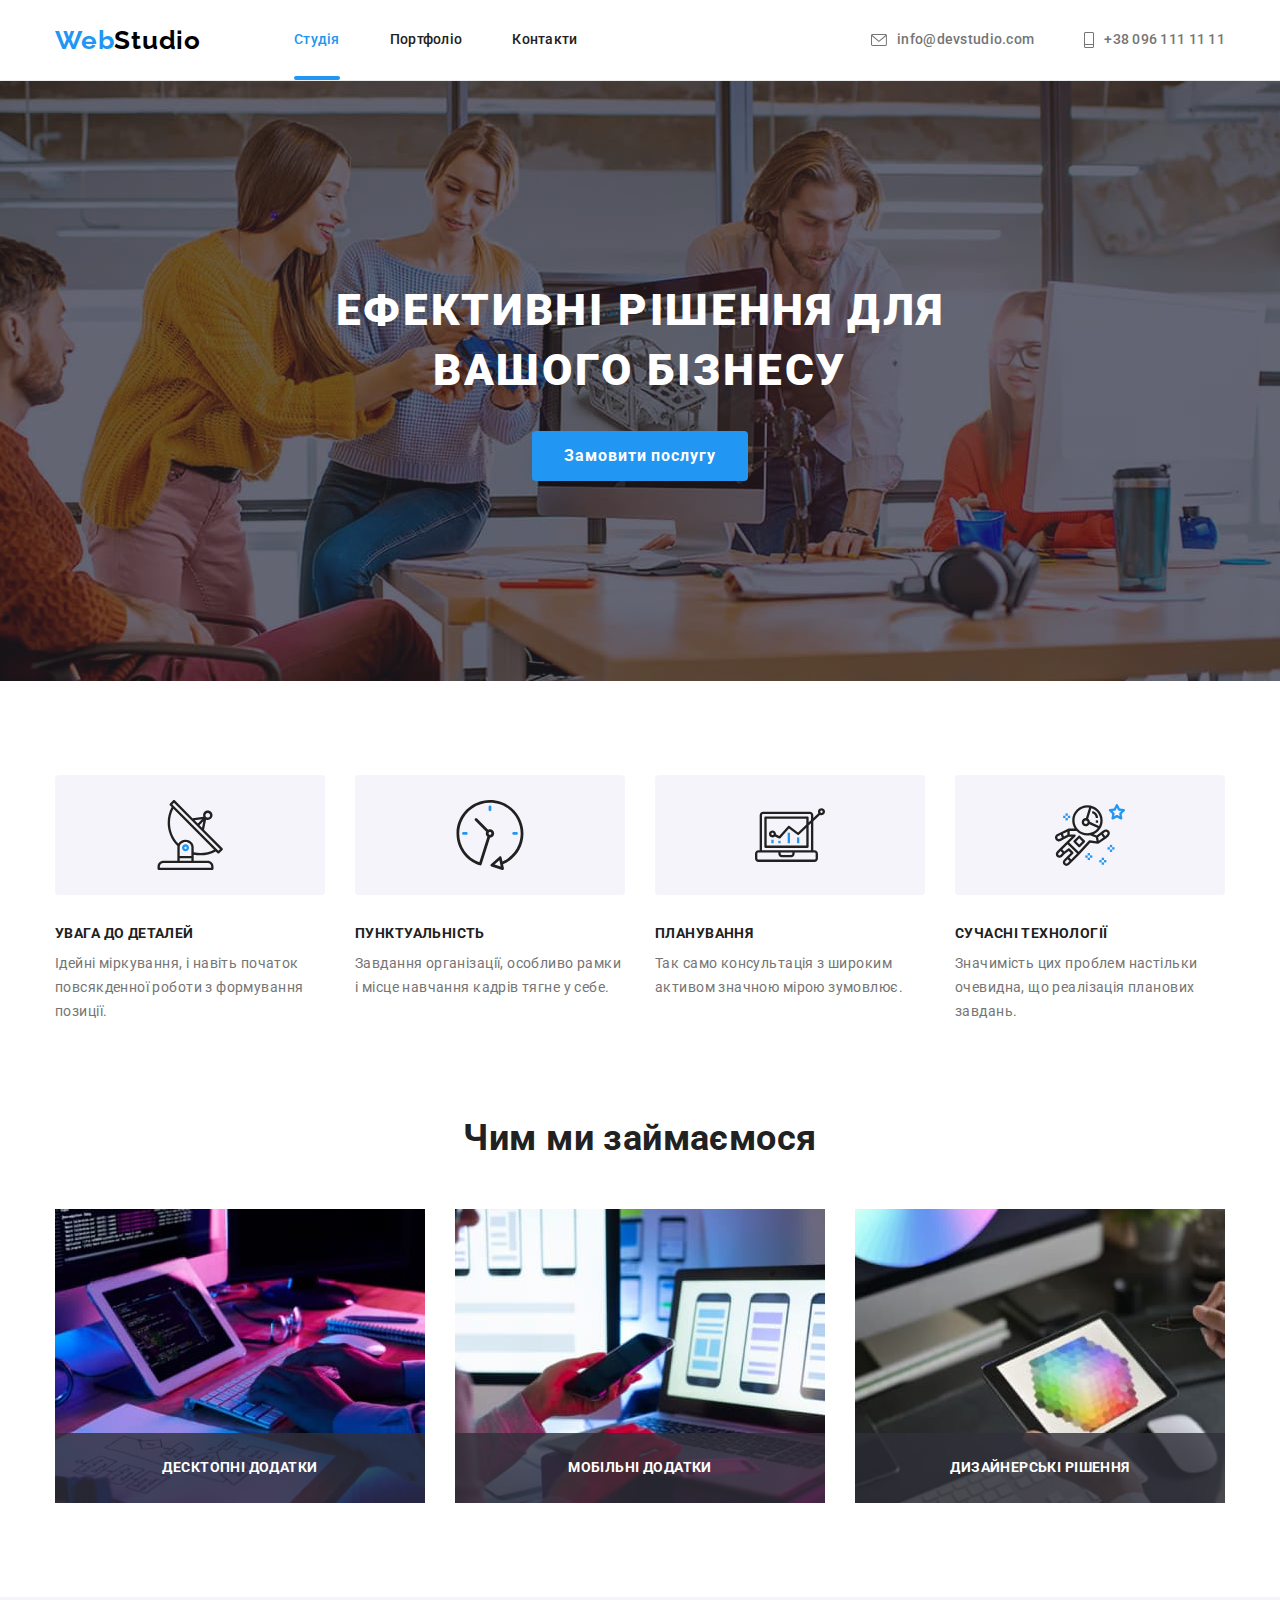
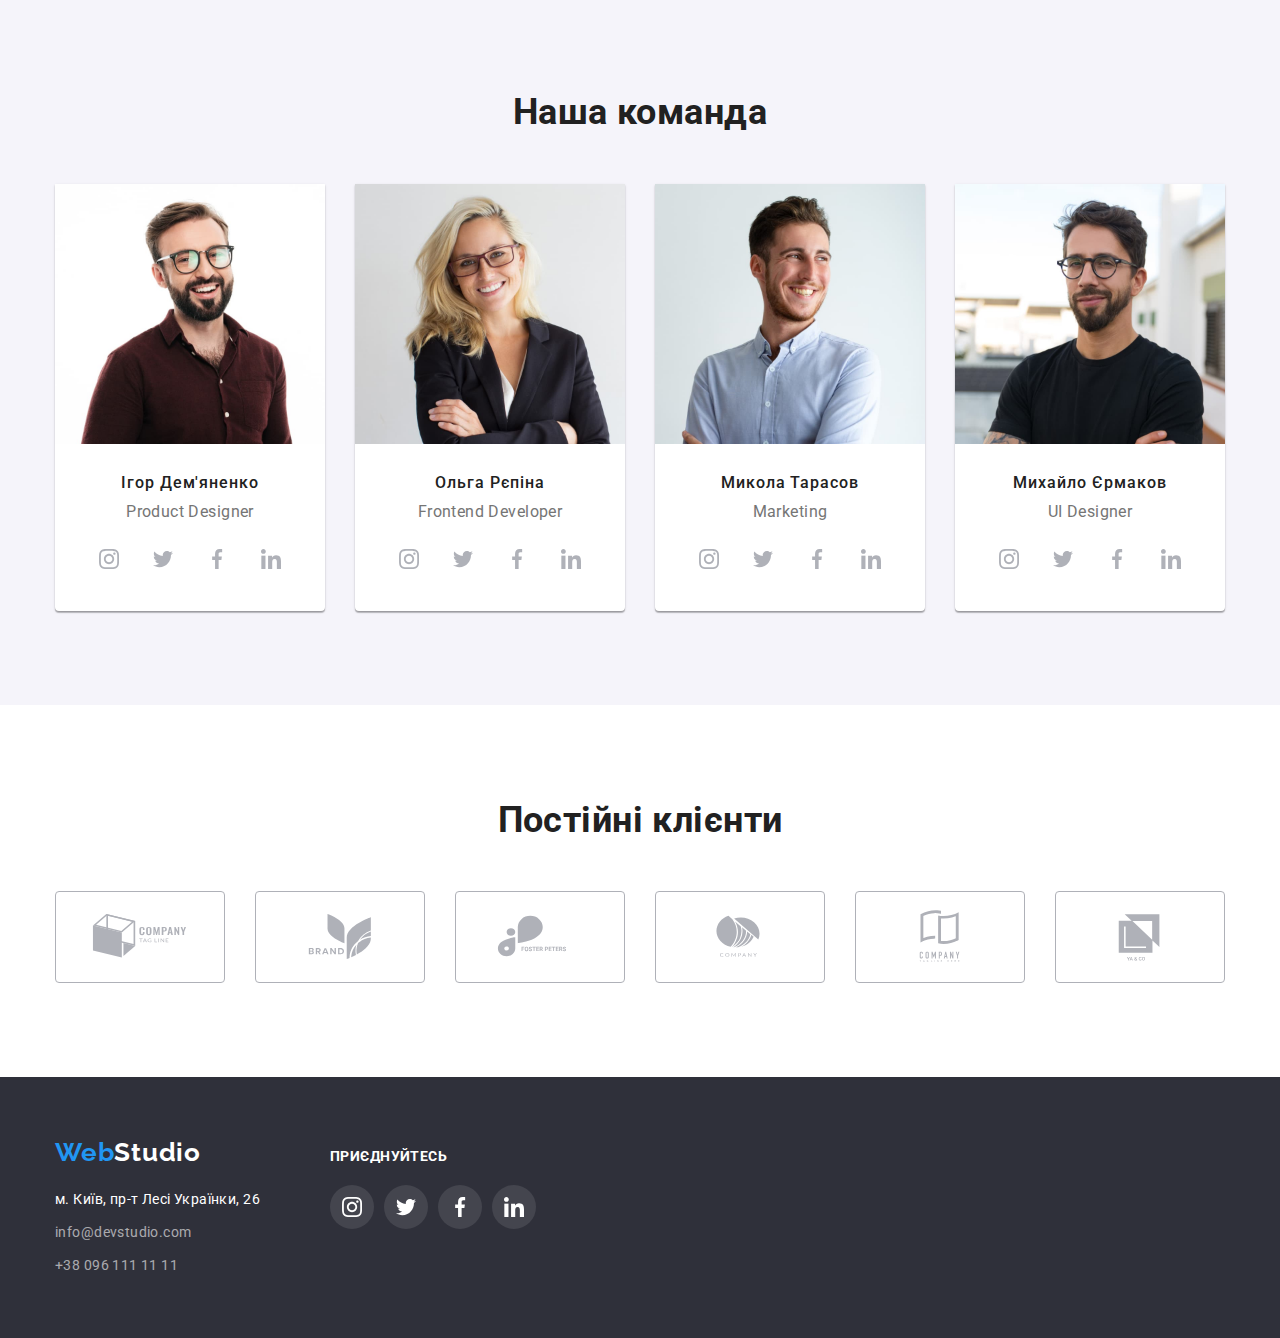
==== index.html @ 123e8e47 "Створює новий репозиторій" ====
<!DOCTYPE html>
<html lang="uk">
  <head>
    <meta charset="UTF-8" />
    <meta http-equiv="X-UA-Compatible" content="IE=edge" />
    <meta name="viewport" content="width=device-width, initial-scale=1.0" />
    <title>Document</title>
    <link
      href="https://fonts.googleapis.com/css2?family=Raleway:wght@700&family=Roboto:wght@400;500;700;900&display=swap"
      rel="stylesheet"
    />
    <link
      rel="stylesheet"
      href="https://cdnjs.cloudflare.com/ajax/libs/modern-normalize/1.1.0/modern-normalize.min.css"
    />
    <link rel="stylesheet" href="./css/styles.css" />
  </head>
  <body>
    <!-- NAVIGATION -->
    <header>
      <div class="header-container container">
        <a href="./index.html" class="logo">Web<span class="header-logo-studio">Studio</span> </a>
        <nav class="nav-menu">
          <ul class="nav-list">
            <li class="nav-list-item">
              <a class="current" href="./index.html"> Студія</a>
            </li>
            <li class="nav-list-item">
              <a href="./portfolio.html">Портфоліо</a>
            </li>
            <li class="nav-list-item">
              <a href="#">Контакти</a>
            </li>
          </ul>
        </nav>
        <ul class="contact-menu">
          <li class="contact-menu-item">
            <a class="contact-link mail" href="mailto:info@devstudio.com">
              <svg class="contact-icon" width="16" height="12">
                <use class="envelope" href="./images/symbol-defs.svg#icon-envelope"></use>
              </svg>
              info@devstudio.com</a
            >
          </li>
          <li class="contact-menu-item">
            <a class="contact-link" href="tel:+380961111111">
              <svg class="contact-icon" width="10" height="16">
                <use class="phone" href="./images/symbol-defs.svg#icon-phone"></use>
              </svg>
              +38 096 111 11 11</a
            >
          </li>
        </ul>
      </div>
    </header>

    <!-- CONTENT -->
    <main>
      <!-- Герой -->
      <div class="hero">
        <div class="container">
          <h1 class="hero-title">Ефективні рішення для вашого бізнесу</h1>
          <button data-modal-open class="hero-btn btn" type="button">Замовити послугу</button>
        </div>
      </div>

      <!-- FEATURES -->
      <section class="features section">
        <h2 class="visually-hidden">Особливості</h2>
        <!-- Список особливостей -->
        <div class="container">
          <ul class="features-list">
            <li class="features-list-item">
              <div class="background">
                <svg class="features-list-item icon" width="70" height="70">
                  <use href="./images/symbol-defs.svg#icon-satellite"></use>
                </svg>
              </div>
              <h3 class="title">Увага до деталей</h3>
              <p class="text">
                Ідейні міркування, і навіть початок повсякденної роботи з формування позиції.
              </p>
            </li>
            <li class="features-list-item">
              <div class="background">
                <svg class="features-list-item icon" width="70" height="70">
                  <use href="./images/symbol-defs.svg#icon-clock"></use>
                </svg>
              </div>
              <h3 class="title">Пунктуальність</h3>
              <p class="text">
                Завдання організації, особливо рамки і місце навчання кадрів тягне у себе.
              </p>
            </li>
            <li class="features-list-item">
              <div class="background">
                <svg class="features-list-item icon" width="70" height="70">
                  <use href="./images/symbol-defs.svg#icon-diagram"></use>
                </svg>
              </div>
              <h3 class="title">Планування</h3>
              <p class="text">Так само консультація з широким активом значною мірою зумовлює.</p>
            </li>
            <li class="features-list-item">
              <div class="background">
                <svg class="features-list-item icon" width="70" height="70">
                  <use href="./images/symbol-defs.svg#icon-astronaut"></use>
                </svg>
              </div>
              <h3 class="title">Cучасні технології</h3>
              <p class="text">
                Значимість цих проблем настільки очевидна, що реалізація планових завдань.
              </p>
            </li>
          </ul>
        </div>
      </section>

      <!-- Чим займаємося -->
      <section class="our-works section">
        <div class="container">
          <h2 class="our-works title">Чим ми займаємося</h2>
          <ul class="our-works-list">
            <li class="our-works-item">
              <img src="./images/img1.jpg" width="370" alt="<Будує структуру сайту" />
              <p class="overlay-text">Десктопні додатки</p>
            </li>
            <li class="our-works-item">
              <img src="./images/img2.jpg" width="370" alt="<Перевіряє адаптивність" />
              <p class="overlay-text">Мобільні додатки</p>
            </li>
            <li class="our-works-item">
              <img src="./images/img3.jpg" width="370" alt="<підбирає кольорову гамму" />
              <p class="overlay-text">Дизайнерські рішення</p>
            </li>
          </ul>
        </div>
      </section>

      <!-- TEAM -->
      <section class="team section">
        <div class="container">
          <h2 class="team title">Наша команда</h2>
          <ul class="team-list">
            <li class="team-list-item">
              <img
                class="card-img"
                src="./images/img4.jpg"
                width="270"
                alt="Фото Ігора Дем'яненка"
              />
              <div class="card-text-container">
                <h3 class="card-title">Ігор Дем'яненко</h3>
                <p class="card-text">Product Designer</p>
                <ul class="social-media-list">
                  <li class="social-media-item">
                    <a class="social-link" href="">
                      <svg class="social-icon insta" width="20" height="20">
                        <use href="./images/symbol-defs.svg#icon-instagram"></use>
                      </svg>
                    </a>
                  </li>
                  <li class="social-media-item">
                    <a class="social-link" href="">
                      <svg class="social-icon insta" width="20" height="20">
                        <use href="./images/symbol-defs.svg#icon-twitter"></use>
                      </svg>
                    </a>
                  </li>
                  <li class="social-media-item">
                    <a class="social-link" href="">
                      <svg class="social-icon insta" width="20" height="20">
                        <use href="./images/symbol-defs.svg#icon-facebook"></use>
                      </svg>
                    </a>
                  </li>
                  <li class="social-media-item">
                    <a class="social-link" href="">
                      <svg class="social-icon insta" width="20" height="20">
                        <use href="./images/symbol-defs.svg#icon-linkedin"></use>
                      </svg>
                    </a>
                  </li>
                </ul>
              </div>
            </li>
            <li class="team-list-item">
              <img class="card-img" src="./images/img5.jpg" width="270" alt="Фото Ольги Рєпіної" />
              <div class="card-text-container">
                <h3 class="card-title">Ольга Рєпіна</h3>
                <p class="card-text">Frontend Developer</p>
                <ul class="social-media-list">
                  <li class="social-media-item">
                    <a class="social-link" href="">
                      <svg class="social-icon insta" width="20" height="20">
                        <use href="./images/symbol-defs.svg#icon-instagram"></use>
                      </svg>
                    </a>
                  </li>
                  <li class="social-media-item">
                    <a class="social-link" href="">
                      <svg class="social-icon insta" width="20" height="20">
                        <use href="./images/symbol-defs.svg#icon-twitter"></use>
                      </svg>
                    </a>
                  </li>
                  <li class="social-media-item">
                    <a class="social-link" href="">
                      <svg class="social-icon insta" width="20" height="20">
                        <use href="./images/symbol-defs.svg#icon-facebook"></use>
                      </svg>
                    </a>
                  </li>
                  <li class="social-media-item">
                    <a class="social-link" href="">
                      <svg class="social-icon insta" width="20" height="20">
                        <use href="./images/symbol-defs.svg#icon-linkedin"></use>
                      </svg>
                    </a>
                  </li>
                </ul>
              </div>
            </li>
            <li class="team-list-item">
              <img
                class="card-img"
                src="./images/img6.jpg"
                width="270"
                alt="Фото Миколи Тарасова"
              />
              <div class="card-text-container">
                <h3 class="card-title">Микола Тарасов</h3>
                <p class="card-text">Marketing</p>
                <ul class="social-media-list">
                  <li class="social-media-item">
                    <a class="social-link" href="">
                      <svg class="social-icon insta" width="20" height="20">
                        <use href="./images/symbol-defs.svg#icon-instagram"></use>
                      </svg>
                    </a>
                  </li>
                  <li class="social-media-item">
                    <a class="social-link" href="">
                      <svg class="social-icon insta" width="20" height="20">
                        <use href="./images/symbol-defs.svg#icon-twitter"></use>
                      </svg>
                    </a>
                  </li>
                  <li class="social-media-item">
                    <a class="social-link" href="">
                      <svg class="social-icon insta" width="20" height="20">
                        <use href="./images/symbol-defs.svg#icon-facebook"></use>
                      </svg>
                    </a>
                  </li>
                  <li class="social-media-item">
                    <a class="social-link" href="">
                      <svg class="social-icon insta" width="20" height="20">
                        <use href="./images/symbol-defs.svg#icon-linkedin"></use>
                      </svg>
                    </a>
                  </li>
                </ul>
              </div>
            </li>
            <li class="team-list-item">
              <img
                class="card-img"
                src="./images/img7.jpg"
                width="270"
                alt="Фото Михайла Єрмакова"
              />
              <div class="card-text-container">
                <h3 class="card-title">Михайло Єрмаков</h3>
                <p class="card-text">UI Designer</p>
                <ul class="social-media-list">
                  <li class="social-media-item">
                    <a class="social-link" href="">
                      <svg class="social-icon insta" width="20" height="20">
                        <use href="./images/symbol-defs.svg#icon-instagram"></use>
                      </svg>
                    </a>
                  </li>
                  <li class="social-media-item">
                    <a class="social-link" href="">
                      <svg class="social-icon insta" width="20" height="20">
                        <use href="./images/symbol-defs.svg#icon-twitter"></use>
                      </svg>
                    </a>
                  </li>
                  <li class="social-media-item">
                    <a class="social-link" href="">
                      <svg class="social-icon insta" width="20" height="20">
                        <use href="./images/symbol-defs.svg#icon-facebook"></use>
                      </svg>
                    </a>
                  </li>
                  <li class="social-media-item">
                    <a class="social-link" href="">
                      <svg class="social-icon insta" width="20" height="20">
                        <use href="./images/symbol-defs.svg#icon-linkedin"></use>
                      </svg>
                    </a>
                  </li>
                </ul>
              </div>
            </li>
          </ul>
        </div>
      </section>

      <!-- REGULAR CUSTOMERS  -->
      <section class="customers section">
        <div class="container">
          <h2 class="customers-title">Постійні клієнти</h2>
          <ul class="customers-list">
            <li class="customers-list-item">
              <a class="customers-link" href="#">
                <svg class="customers-icon" width="106" height="60">
                  <use href="./images/symbol-defs.svg#icon-Logo"></use>
                </svg>
              </a>
            </li>
            <li class="customers-list-item">
              <a class="customers-link" href="#">
                <svg class="customers-icon" width="106" height="60">
                  <use href="./images/symbol-defs.svg#icon-Logo-1"></use>
                </svg>
              </a>
            </li>
            <li class="customers-list-item">
              <a class="customers-link" href="#">
                <svg class="customers-icon" width="106" height="60">
                  <use href="./images/symbol-defs.svg#icon-Logo-2"></use>
                </svg>
              </a>
            </li>
            <li class="customers-list-item">
              <a class="customers-link" href="#">
                <svg class="customers-icon" width="106" height="60">
                  <use href="./images/symbol-defs.svg#icon-Logo-3"></use>
                </svg>
              </a>
            </li>
            <li class="customers-list-item">
              <a class="customers-link" href="#">
                <svg class="customers-icon" width="106" height="60">
                  <use href="./images/symbol-defs.svg#icon-Logo-4"></use>
                </svg>
              </a>
            </li>
            <li class="customers-list-item">
              <a class="customers-link" href="#">
                <svg class="customers-icon" width="106" height="60">
                  <use href="./images/symbol-defs.svg#icon-Logo-5"></use>
                </svg>
              </a>
            </li>
          </ul>
        </div>
      </section>
    </main>

    <!-- FOOTER -->
    <footer>
      <div class="container footer">
        <div class="address">
          <a href="./index.html" class="logo">
            Web<span class="footer-logo-studio">Studio</span>
          </a>
          <address>
            <ul class="address-list">
              <li class="address-list-item">
                <a
                  class="map-link"
                  href="https://goo.gl/maps/xNYMieT5mnS4n3E98"
                  target="_blank"
                  rel="noopener nofollow noreferrer"
                  >м. Київ, пр-т Лесі Українки, 26</a
                >
              </li>
              <li class="address-list-item">
                <a href="mailto:info@devstudio.com">info@devstudio.com</a>
              </li>
              <li class="address-list-item"><a href="tel:+380961111111">+38 096 111 11 11</a></li>
            </ul>
          </address>
        </div>
        <div class="footer-social">
          <p class="footer-social-title">приєднуйтесь</p>
          <ul class="footer-social-list">
            <li class="footer-social-item">
              <a class="footer-social-link" href="">
                <svg class="footer-social-icon" width="20" height="20">
                  <use href="./images/symbol-defs.svg#icon-instagram"></use>
                </svg>
              </a>
            </li>
            <li class="footer-social-item">
              <a class="footer-social-link" href="">
                <svg class="footer-social-icon" width="20" height="20">
                  <use href="./images/symbol-defs.svg#icon-twitter"></use>
                </svg>
              </a>
            </li>
            <li class="footer-social-item">
              <a class="footer-social-link" href="">
                <svg class="footer-social-icon" width="20" height="20">
                  <use href="./images/symbol-defs.svg#icon-facebook"></use>
                </svg>
              </a>
            </li>
            <li class="footer-social-item">
              <a class="footer-social-link" href="">
                <svg class="footer-social-icon" width="20" height="20">
                  <use href="./images/symbol-defs.svg#icon-linkedin"></use>
                </svg>
              </a>
            </li>
          </ul>
        </div>
      </div>
    </footer>

    <!-- MODAL WINDOW -->
    <div class="backdrop is-hidden" data-modal>
      <div class="modal">
        <button type="button" data-modal-close class="modal-close">
          <svg class="modal-icon" aria-label="Закрити вікно" width="11" height="11">
            <use href="./images/symbol-defs.svg#icon-cross"></use>
          </svg>
        </button>
        <form class="form">
          <p class="call">Залиште свої дані, ми вам передзвонимо</p>
          <div class="form-field" role="group">
            <label class="lable" for="name">Ім'я <input class="input-form" type="text" /></label>
          </div>
          <div class="form-field" role="group">
            <label class="lable" for="tel"
              >Телефон
              <input class="input-form" type="tel" />
            </label>
          </div>
          <div class="form-field" role="group">
            <label class="lable" for="mail"
              >Пошта
              <input class="input-form" type="email" />
            </label>
          </div>
        </form>
      </div>
    </div>
    <!-- JS SCRIPT -->
    <script src="./js/modal.js"></script>
  </body>
</html>
---- css/styles.css ----
:root {
  --title-black-color: #212121;
  --text-color: #757575;
  --blue-color: #2196f3;
  --white-color: #ffffff;
  --background-white: #ffffff;
  --background-gray: #f5f4fa;
  --footer-color: #2f303a;
  --address-color: rgba(255, 255, 255, 0.6);
  --outline: 0px solid tomato;
  --logo-black-color: #000000;
  --hover-hero-btn-color: #188ce8;
  --social-icon-color: #afb1b8;
  --background-social-footer-color: #ffffff1a;
  --overlay-background-works-color: rgba(47, 48, 58, 0.8);
  --overlay-background-portfolio-color: rgba(33, 150, 243, 0.9);
  --backdrop-color: #00000033;
  --cubic: cubic-bezier(0.4, 0, 0.2, 1);

  --s: #eeeeee;

  --ss: #ececec;
}

/* ЗАГАЛЬНІ ПРАВИЛА */

/* html {
  box-sizing: border-box;
} */
/* *,
*::before,
*::after {
  box-sizing: border-box;
} */

a {
  text-decoration: none;
  color: var(--title-black-color);
  margin: 0;
}
p {
  margin: 0;
}

ul {
  list-style-type: none;
  padding: 0;
  margin: 0;
}

body {
  font-family: roboto, sans-serif;
  font-size: 14px;
  letter-spacing: 0.03em;

  color: var(--text-color);
  background-color: var(--background-white);
}
button {
  display: block;
  font-family: roboto, sans-serif;
  cursor: pointer;
  border: none;
  border-radius: 4px;
}
h1,
h2,
h3,
h4,
h5,
h6 {
  color: var(--title-black-color);
  margin: 0;
  font-weight: 700;
}

h2 {
  font-size: 36px;
  line-height: 1.17;
  margin-bottom: 50px;
}
img {
  display: block;
  max-width: 100%;
  height: auto;
}

.visually-hidden {
  position: absolute;
  width: 1px;
  height: 1px;
  margin: -1px;
  border: 0;
  padding: 0;

  white-space: nowrap;
  clip-path: inset(100%);
  clip: rect(0 0 0 0);
  overflow: hidden;
}

.container {
  /* ------------------- */
  width: 1200px;
  padding-left: 15px;
  padding-right: 15px;
  margin-left: auto;
  margin-right: auto;

  outline: var(--outline);
}
.outline {
  outline: var(--outline);
}

/** =================================HEADER================================== */
header {
  border-bottom: 1px solid #ececec;
}
.logo {
  font-family: Raleway, sans-serif;
  font-weight: 700;
  font-size: 26px;
  line-height: 1.19;
  /* identical to box height */
  letter-spacing: 0.03em;
  color: var(--blue-color);
}
.header-logo-studio {
  color: var(--logo-black-color);
}

.nav-list-item a {
  display: block;
  padding-top: 32px;
  padding-bottom: 32px;
}
.nav-list-item {
  font-weight: 500;
  font-size: 14px;
  line-height: 1.14;
  letter-spacing: 0.02em;
}
.nav-list-item:not(:first-child) {
  margin-left: 50px;
}

.contact-menu a {
  color: var(--text-color);

  transition-property: color;
  transition-duration: 250ms;
  transition-timing-function: var(--cubic);
}
.contact-menu {
  margin-left: auto;

  font-weight: 500;
  font-size: 14px;
  line-height: 1.14;
  letter-spacing: 0.02em;
}

.nav-menu a {
  transition-property: color;
  transition-duration: 250ms;
  transition-timing-function: var(--cubic);
}
.address-list a {
  transition-property: color;
  transition-duration: 250ms;
  transition-timing-function: var(--cubic);
}
.nav-menu a:hover,
.nav-menu a:focus,
.contact-menu a:hover,
.contact-menu a:focus,
.address-list a:hover,
.address-list a:focus {
  color: var(--blue-color);
}

.current {
  position: relative;
  color: var(--blue-color);
}
.current::after {
  position: absolute;
  bottom: 0%;

  content: '';
  display: block;
  width: 100%;
  height: 4px;
  background-color: var(--blue-color);
  border-radius: 2px;
}
.contact-menu,
.nav-list {
  display: flex;
}

.nav-menu {
  display: flex;
  margin-left: 93px;
}
.contact-menu-item:not(:last-child) {
  margin-right: 50px;
}

.header-container,
.contact-link {
  display: flex;
  align-items: center;
}
.contact-icon {
  fill: var(--text-color);
  margin-right: 10px;
}

.contact-icon {
  fill: currentColor;
}

/** ====================================HERO=================================== */
.hero-title {
  width: 696px;
  margin-left: auto;
  margin-right: auto;

  font-weight: 900;
  font-size: 44px;
  line-height: 1.36;
  letter-spacing: 0.06em;
  text-transform: uppercase;
  text-align: center;

  color: var(--white-color);
}

.hero {
  display: block;
  margin-left: auto;
  margin-right: auto;
  max-width: 1600px;
  height: 600px;
  padding-bottom: 200px;
  padding-top: 200px;

  background-image: linear-gradient(to right, rgba(47, 48, 58, 0.4), rgba(47, 48, 58, 0.4)),
    url(../images/hero.jpg);
  background-repeat: no-repeat;
  background-position: center;
  background-color: var(--footer-color);
  background-size: cover;
}
.hero-btn {
  min-width: 216px;
  padding: 10px 32px;
  font-weight: 700;
  font-size: 16px;
  line-height: 1.875;
  letter-spacing: 0.06em;

  color: var(--white-color);
  background-color: var(--blue-color);
  margin-top: 30px;
  margin-left: auto;
  margin-right: auto;

  transition-property: background-color;
  transition-duration: 250ms;
  transition-timing-function: var(--cubic);
}
.hero-btn:hover,
.hero-btn:focus {
  background-color: var(--hover-hero-btn-color);
}
.btn {
  display: block;
  border-radius: 4px;
  border: none;
  cursor: pointer;
}

/** ====================================FEATURES=============================*/
.features-list {
  display: flex;
}
.features-list-item {
  display: block;
  width: calc((100% - 30 * 3) / 4);
  align-items: flex-start;
}
.features-list-item:not(:last-child) {
  margin-right: 30px;
}
.features-list-item .title {
  text-transform: uppercase;
  font-size: 14px;
  line-height: 1.17;

  margin-bottom: 10px;
}
.features-list-item .text {
  font-size: 14px;
  line-height: 24px;
  /* or 171% */
  margin: 0;
  letter-spacing: 0.03em;

  color: var(--text-color);
}
.section {
  padding: 94px 0;
}
.background {
  display: flex;
  width: 270px;
  height: 120px;
  background-color: var(--background-gray);
  border-radius: 4px;
  margin-bottom: 30px;

  justify-content: center;
  align-items: center;
}

/** =================================OUR-WORKS=============================== */
.our-works {
  padding-top: 0;
}
.our-works.title {
  text-align: center;
}
.our-works-list {
  display: flex;
  justify-content: center;
  gap: 30px;
}

.list-item:not(:last-child) {
  margin-right: 30px;
}
.our-works-item {
  position: relative;
  display: block;
}
.overlay-text {
  position: absolute;
  bottom: 0;

  display: flex;
  align-items: center;
  justify-content: center;
  width: 370px;
  height: 70px;
  background-color: var(--overlay-background-works-color);

  outline: var(--outline);

  font-weight: 700;
  line-height: 1.14;
  text-align: center;

  text-transform: uppercase;
  color: var(--white-color);
}
/** ====================================TEAM==================================== */
section.team {
  background-color: var(--background-gray);
}
.team.title {
  text-align: center;
}
.team-list {
  display: flex;
}
.team-list-item {
  background: var(--background-white);
  /* material shadow v1 */

  box-shadow: 0px 1px 3px rgba(0, 0, 0, 0.12), 0px 1px 1px rgba(0, 0, 0, 0.14),
    0px 2px 1px rgba(0, 0, 0, 0.2);
  border-radius: 0px 0px 4px 4px;
}

.team-list-item:not(:last-child) {
  margin-right: 30px;
}
.card-title {
  font-weight: 500;
  font-size: 16px;
  line-height: 1.17;
  letter-spacing: 0.06em;
  margin-bottom: 10px;
}
.card-text {
  font-size: 16px;
  line-height: 1.19;
  color: var(--text-color);
}
.card-text-container {
  padding-top: 30px;
  text-align: center;
  padding-bottom: 30px;
}

.social-media-list {
  display: flex;
  justify-content: center;
  margin-top: 16px;
  gap: 10px;
}
.social-media-item {
  width: 44px;
  height: 44px;
}

.social-link {
  display: flex;
  justify-content: center;
  align-items: center;
  width: inherit;
  height: inherit;
  border-radius: 50%;
  fill: var(--social-icon-color);

  transition-property: background-color, fill;
  transition-duration: 250ms;
  transition-timing-function: var(--cubic);
}
.social-link:hover,
.social-link:focus {
  background-color: var(--blue-color);
  fill: var(--white-color);
}

/** ==================================REGULAR CUSTOMERS========================= */
.customers-title {
  text-align: center;
}
.customers-list {
  display: flex;
  justify-content: space-between;
}

.customers-list-item {
  width: 170px;
  height: 92px;
  cursor: pointer;
}
.customers-link {
  display: flex;
  justify-content: center;
  align-items: center;
  width: 100%;
  height: 100%;
  border: 1px solid var(--social-icon-color);
  border-radius: 4px;
  fill: var(--social-icon-color);

  transition-property: fill, border;
  transition-duration: 250ms;
  transition-timing-function: var(--cubic);
}

.customers-link:hover,
.customers-link:focus {
  fill: var(--blue-color);
  border: var(--blue-color) solid 1px;
  outline: inherit;
}

/** ========================================FOOTER================================== */
footer {
  background-color: var(--footer-color);
  padding: 60px 0;
}
address a {
  font-style: normal;
  color: var(--address-color);
}
.address-list-item:not(:last-child) {
  margin-bottom: 9px;
}

.map-link {
  color: #ffffff;
}
.address-list-item {
  line-height: 1.71;
}
footer .logo {
  display: inline-block;
  margin-bottom: 20px;
}
.footer-logo-studio {
  color: var(--white-color);
}

.footer-social-title {
  margin-bottom: 20px;
  font-weight: 700;
  line-height: 1.14;
  text-transform: uppercase;
  color: var(--background-white);
}
.container.footer {
  display: flex;
  align-items: baseline;
}
.footer-social {
  width: 206px;
  height: 80px;
  margin-left: 70px;
}
.footer-social-list {
  display: flex;
  gap: 10px;
}
.footer-social-link {
  display: flex;
  justify-content: center;
  align-items: center;
  width: 44px;
  height: 44px;

  background-color: var(--background-social-footer-color);
  border-radius: 50%;

  cursor: pointer;

  transition-property: background-color;
  transition-duration: 250ms;
  transition-timing-function: var(--cubic);
}
.footer-social-link:hover,
.footer-social-link:focus {
  background-color: var(--blue-color);
}

.footer-social-icon {
  display: block;
  fill: var(--background-white);
}

/**===================MODAL WINDOW========================  */
.backdrop {
  position: fixed;
  width: 100%;
  height: 100%;
  top: 0;
  opacity: 1;

  background-color: var(--backdrop-color);

  transition-property: opacity, visibility;
  transition-duration: 250ms;
  transition-timing-function: var(--cubic);
}
.backdrop.is-hidden {
  opacity: 0;
  pointer-events: none;
  visibility: hidden;
}
.modal {
  position: absolute;
  top: 50%;
  left: 50%;
  padding: 40px;

  width: 528px;
  height: 581px;
  border-radius: 4px;
  background-color: var(--background-white);
  box-shadow: 0px 1px 3px rgba(0, 0, 0, 0.12), 0px 1px 1px rgba(0, 0, 0, 0.14),
    0px 2px 1px rgba(0, 0, 0, 0.2);

  transform: translate(-50%, -50%) scale(1);

  transition-property: transform border-radius;
  transition-duration: 250ms;
  transition-timing-function: var(--cubic);
}
.backdrop.is-hidden .modal {
  transform: translate(-50%, -50%) scale(1.5);
  border-radius: 100%;
}

.modal-close {
  position: absolute;
  top: 8px;
  right: 8px;

  width: 30px;
  height: 30px;
  background: var(--white-color);
  border: 1px solid rgba(0, 0, 0, 0.1);
  border-radius: 50%;
}

.modal-icon {
  position: absolute;
  top: 50%;
  left: 50%;
  transform: translate(-50%, -50%);

  width: 11px;
  outline: var(--outline);
}

.call {
  font-weight: 700;
  font-size: 20px;
  line-height: 1.15;
  text-align: center;

  color: var(--title-black-color);

  margin-bottom: 30px;
}

.label {
  font-size: 12px;
  line-height: 1.16;
  letter-spacing: 0.01em;

  color: var(--text-color);
}

.input-form {
  display: block;
}

/** =====================PORTFOLIO=========PORTFOLIO=========PORTFOLIO=================== */
/** =======================================BUTTONS======================================= */
.filter-btn {
  display: inline-block;
  font-weight: 500;
  font-size: 16px;
  line-height: 1.62;
  text-align: center;
  letter-spacing: 0.03em;

  min-width: 73px;

  padding: 6px 22px;

  color: var(--title-black-color);
  background: var(--background-gray);

  transition-property: background-color, color, box-shadow;
  transition-duration: 250ms;
  transition-timing-function: var(--cubic);
}

.filter-btn:hover,
.filter-btn:focus {
  background-color: var(--blue-color);
  color: var(--white-color);
  box-shadow: 0px 3px 1px rgba(0, 0, 0, 0.1), 0px 1px 2px rgba(0, 0, 0, 0.08),
    0px 2px 2px rgba(0, 0, 0, 0.12);
}

.filter-list {
  display: flex;
  justify-content: center;
  margin-bottom: 50px;
}
.filter-list-item:not(:last-child) {
  margin-right: 8px;
}

.filter-list-item .filter .hidden {
  color: var(--title-black-color);
}
.works-list h2 {
  font-weight: 700;
  font-size: 18px;
  line-height: 2;
  letter-spacing: 0.06em;
  margin: 0 0 4px 0;

  color: var(--title-black-color);
}
.desctiption {
  font-size: 16px;
  line-height: 1.88;
  margin: 0;

  color: var(--text-color);
}

.works-list-image {
  position: relative;
  overflow: hidden;
}

.works-list-overlay-text {
  position: absolute;
  width: 100%;
  height: 100%;
  top: 100%;
  opacity: 0;

  font-size: 18px;
  line-height: 1.56;
  padding: 63px 24px;
  padding-left: 24px;
  padding-right: 24px;

  color: var(--white-color);

  background-color: var(--overlay-background-portfolio-color);

  transition-property: top, opacity;
  transition-duration: 250ms;
  transition-timing-function: var(--cubic);
}
.works-list-link:hover .works-list-overlay-text,
.works-list-link:focus .works-list-overlay-text {
  opacity: 1;
  top: 0;
}

.works-list {
  display: flex;
  flex-wrap: wrap;
}
.works-list-item {
  display: block;
}

.works-list-item:not(:nth-child(3n + 3)) {
  margin-right: 30px;
}
.works-list-item:not(:nth-last-child(-n + 3)) {
  margin-bottom: 30px;
}

.title-container {
  padding: 20px 24px;
  background: #ffffff;
  border: 1px solid #eeeeee;
  justify-content: space-between;
}

.works-list-link {
  display: block;
  transition-property: box-shadow;
  transition-duration: 250ms;
  transition-timing-function: var(--cubic);
}

.works-list-link:hover,
.works-list-link:focus {
  box-shadow: 0px 1px 1px rgba(0, 0, 0, 0.12), 0px 4px 4px rgba(0, 0, 0, 0.06),
    1px 4px 6px rgba(0, 0, 0, 0.16);
}
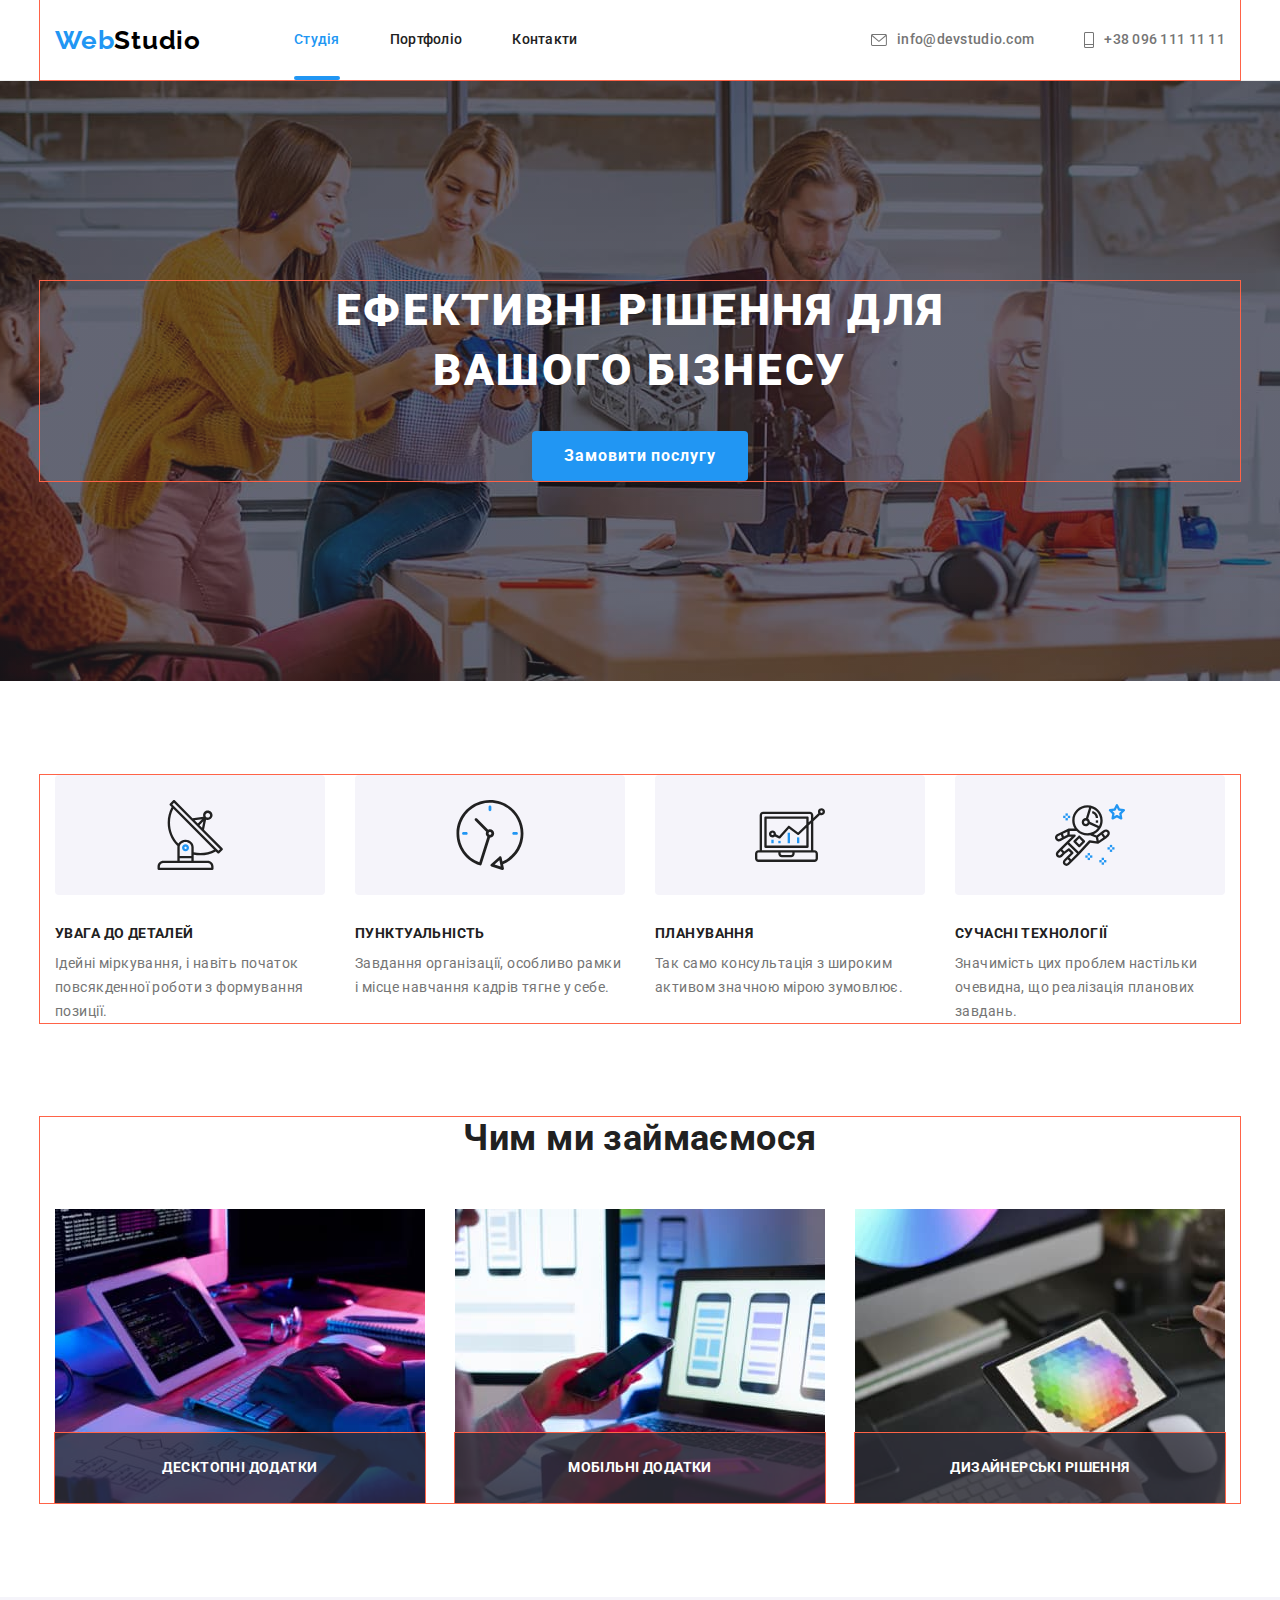
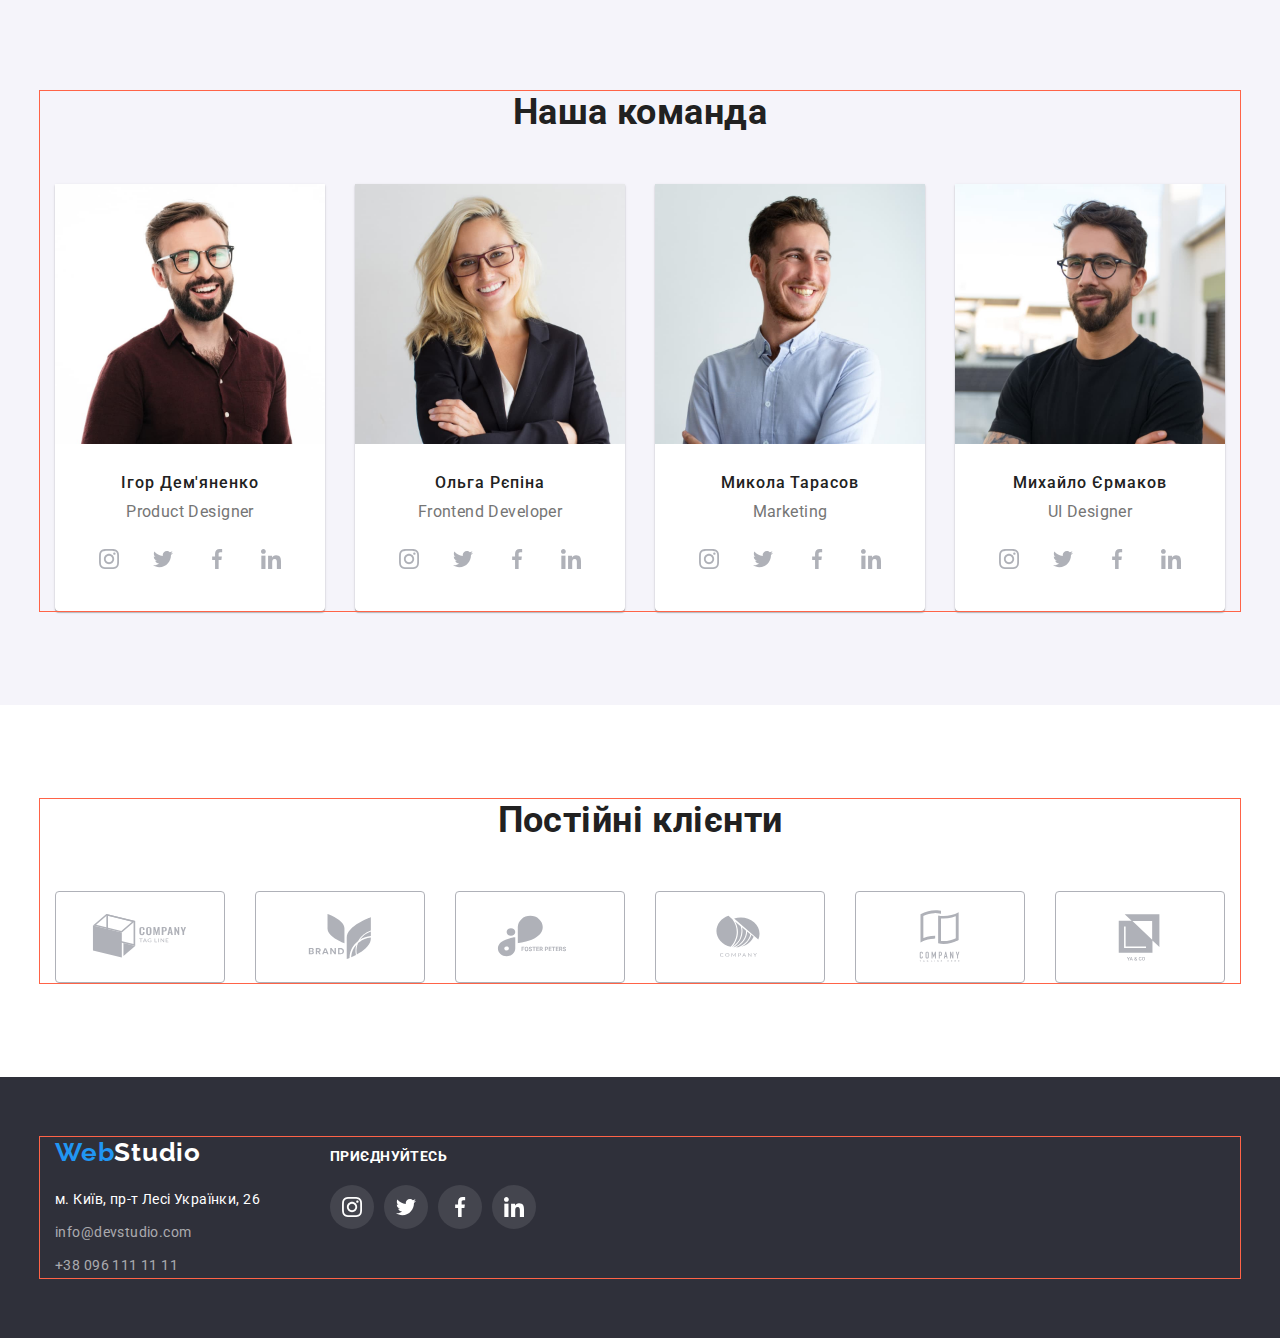
==== commit 6378fb18: "додає форму в html" ====
--- a/index.html
+++ b/index.html
@@ -433,20 +433,48 @@
         <form class="form">
           <p class="call">Залиште свої дані, ми вам передзвонимо</p>
           <div class="form-field" role="group">
-            <label class="lable" for="name">Ім'я <input class="input-form" type="text" /></label>
-          </div>
-          <div class="form-field" role="group">
-            <label class="lable" for="tel"
-              >Телефон
-              <input class="input-form" type="tel" />
-            </label>
-          </div>
-          <div class="form-field" role="group">
-            <label class="lable" for="mail"
-              >Пошта
-              <input class="input-form" type="email" />
-            </label>
-          </div>
+            <label class="form-label" for="name">Ім'я</label>
+            <div class="container-input">
+              <input class="form-input" type="text" />
+              <div class="container-icon">
+                <svg class="form-icon" width="12" height="12">
+                  <use href="./images/symbol-defs.svg#icon-user"></use>
+                </svg>
+              </div>
+            </div>
+          </div>
+          <div class="form-field" role="group">
+            <label class="form-label" for="name">Телефон</label>
+            <div class="container-input">
+              <input class="form-input" type="tel" />
+              <div class="container-icon">
+                <svg class="form-icon" width="12" height="12">
+                  <use href="./images/symbol-defs.svg#icon-user-phone"></use>
+                </svg>
+              </div>
+            </div>
+          </div>
+          <div class="form-field" role="group">
+            <label class="form-label" for="name">Пошта</label>
+            <div class="container-input">
+              <input class="form-input" type="email" />
+              <div class="container-icon">
+                <svg class="form-icon" width="12" height="12">
+                  <use href="./images/symbol-defs.svg#icon-user-email"></use>
+                </svg>
+              </div>
+            </div>
+          </div>
+          <div class="form-field" role="group">
+            <label class="form-label" for="name">Коментар</label>
+            <textarea class="textarea" name="" id="" cols="30" rows="10"></textarea>
+          </div>
+          <!-- <div class="form-field" role="group">
+            <label class="form-label" for="tel"> <input class="form-input" type="tel" /></label>
+          </div>
+          <div class="form-field" role="group">
+            <label class="form-label" for="mail"> <input class="form-input" type="email" /></label>
+          </div> -->
         </form>
       </div>
     </div>
@@ -454,3 +482,18 @@
     <script src="./js/modal.js"></script>
   </body>
 </html>
+
+<!-- <form class="form">
+          <p class="call">Залиште свої дані, ми вам передзвонимо</p>
+          <div class="form-field" role="group">
+            <label class="form-label" for="name"
+              >Ім'я <input class="form-input" type="text" />Ім'я
+            </label>
+          </div>
+          <div class="form-field" role="group">
+            <label class="form-label" for="tel"> <input class="form-input" type="tel" /></label>
+          </div>
+          <div class="form-field" role="group">
+            <label class="form-label" for="mail"> <input class="form-input" type="email" /></label>
+          </div>
+        </form> -->
--- a/css/styles.css
+++ b/css/styles.css
@@ -7,7 +7,7 @@
   --background-gray: #f5f4fa;
   --footer-color: #2f303a;
   --address-color: rgba(255, 255, 255, 0.6);
-  --outline: 0px solid tomato;
+  --outline: 1px solid tomato;
   --logo-black-color: #000000;
   --hover-hero-btn-color: #188ce8;
   --social-icon-color: #afb1b8;
@@ -609,7 +609,7 @@
   width: 11px;
   outline: var(--outline);
 }
-
+/**========================================FORM======================================  */
 .call {
   font-weight: 700;
   font-size: 20px;
@@ -618,21 +618,63 @@
 
   color: var(--title-black-color);
 
-  margin-bottom: 30px;
-}
-
-.label {
+  margin-bottom: 12px;
+}
+.form-field {
+  display: flex;
+  flex-direction: column;
+}
+
+.form-input {
+  width: 448px;
+  height: 40px;
+  border: 1px solid rgba(33, 33, 33, 0.2);
+  border-radius: 4px;
+
+  padding-left: 42px;
+}
+
+.form-label {
+  display: block;
+  font-weight: 400;
   font-size: 12px;
   line-height: 1.16;
   letter-spacing: 0.01em;
 
   color: var(--text-color);
-}
-
-.input-form {
-  display: block;
-}
-
+  margin-top: 10px;
+  margin-bottom: 4px;
+}
+
+.textarea {
+  resize: none;
+
+  width: 448px;
+  height: 120px;
+
+  border: 1px solid rgba(33, 33, 33, 0.2);
+  border-radius: 4px;
+}
+.container-input {
+  position: relative;
+}
+
+.container-icon {
+  position: absolute;
+  outline: var(--outline);
+  top: 0;
+
+  width: 42px;
+  height: 40px;
+}
+
+.form-icon {
+  position: absolute;
+  left: 50%;
+  top: 50%;
+
+  transform: translate(-50%, -50%);
+}
 /** =====================PORTFOLIO=========PORTFOLIO=========PORTFOLIO=================== */
 /** =======================================BUTTONS======================================= */
 .filter-btn {
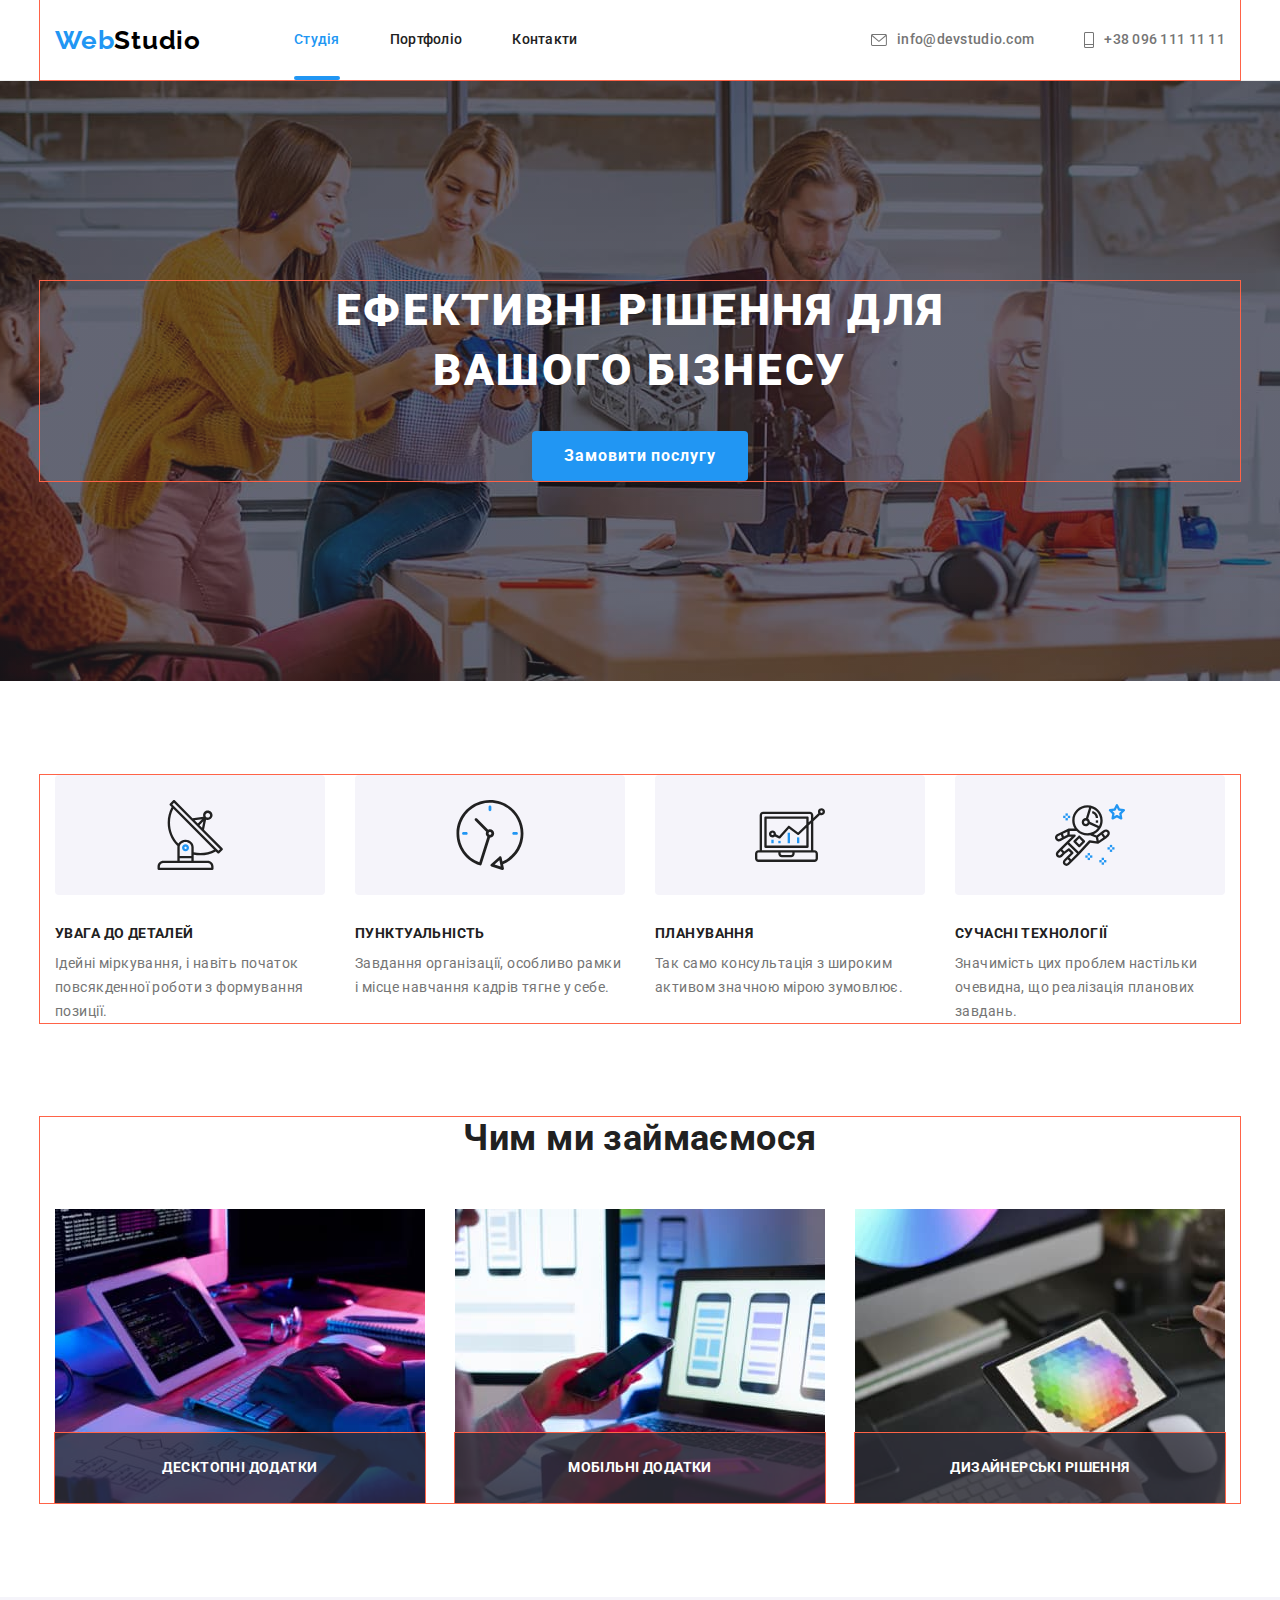
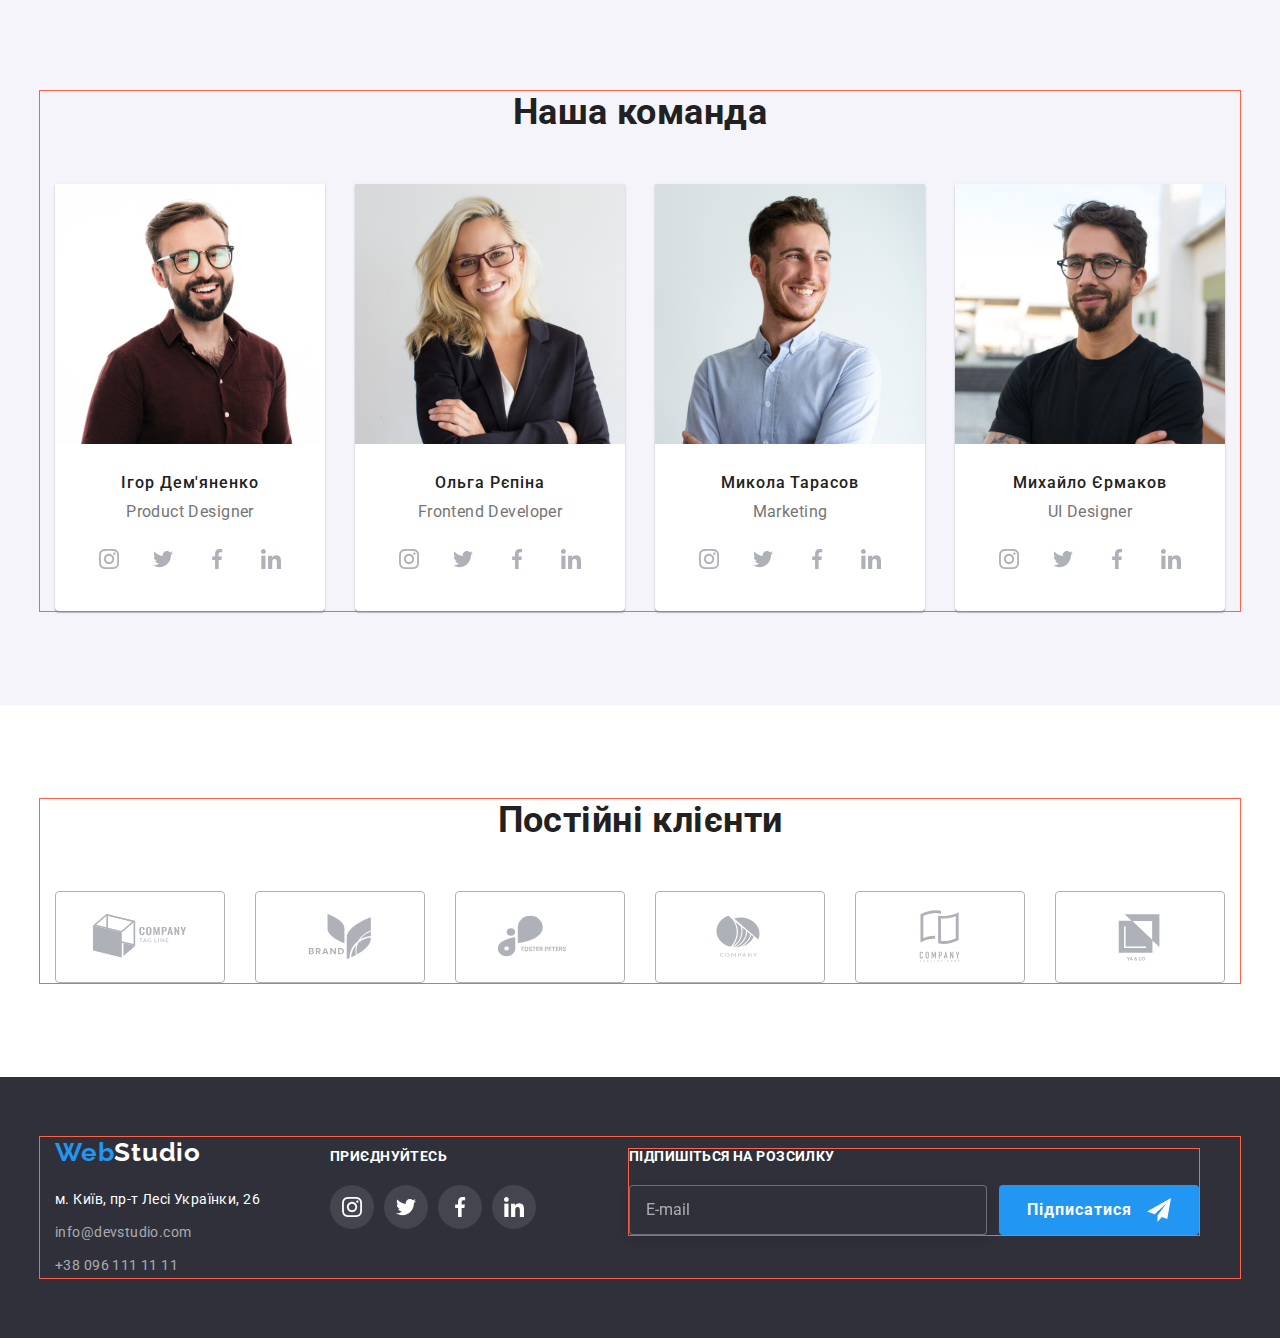
==== commit 93e30cf4: "стилізує форму" ====
--- a/index.html
+++ b/index.html
@@ -419,6 +419,19 @@
             </li>
           </ul>
         </div>
+
+        <div class="container-footer-form">
+          <p class="footer-form-call">Підпишіться на розсилку</p>
+          <form class="footer-form" action="">
+            <input class="footer-form-input" type="email" placeholder="E-mail" />
+            <button class="footer-form-btn" type="submit">
+              Підписатися
+              <svg class="footer-form-icon" width="24" height="24">
+                <use href="./images/symbol-defs.svg#icon-send"></use>
+              </svg>
+            </button>
+          </form>
+        </div>
       </div>
     </footer>
 
@@ -433,48 +446,61 @@
         <form class="form">
           <p class="call">Залиште свої дані, ми вам передзвонимо</p>
           <div class="form-field" role="group">
-            <label class="form-label" for="name">Ім'я</label>
+            <label class="form-label" for="user-name">Ім'я</label>
             <div class="container-input">
-              <input class="form-input" type="text" />
+              <input class="form-input" type="text" name="name" id="user-name" autocomplete="on" />
+              <!-- <div class="container-icon"> -->
+              <svg class="form-icon" width="18" height="18">
+                <use href="./images/symbol-defs.svg#icon-user-name"></use>
+              </svg>
+              <!-- </div> -->
+            </div>
+          </div>
+          <div class="form-field" role="group">
+            <label class="form-label" for="user-phone">Телефон</label>
+            <div class="container-input">
+              <input class="form-input" type="tel" name="tel" id="user-phone" autocomplete="on" />
               <div class="container-icon">
-                <svg class="form-icon" width="12" height="12">
-                  <use href="./images/symbol-defs.svg#icon-user"></use>
+                <svg class="form-icon" width="18" height="18">
+                  <use href="./images/symbol-defs.svg#icon-user-phone"></use>
                 </svg>
               </div>
             </div>
           </div>
           <div class="form-field" role="group">
-            <label class="form-label" for="name">Телефон</label>
+            <label class="form-label" for="user-email">Пошта</label>
             <div class="container-input">
-              <input class="form-input" type="tel" />
+              <input
+                class="form-input"
+                type="email"
+                name="mail"
+                id="user-email"
+                autocomplete="on"
+              />
               <div class="container-icon">
-                <svg class="form-icon" width="12" height="12">
-                  <use href="./images/symbol-defs.svg#icon-user-phone"></use>
+                <svg class="form-icon" width="18" height="18">
+                  <use href="./images/symbol-defs.svg#icon-user-email"></use>
                 </svg>
               </div>
             </div>
           </div>
           <div class="form-field" role="group">
-            <label class="form-label" for="name">Пошта</label>
-            <div class="container-input">
-              <input class="form-input" type="email" />
-              <div class="container-icon">
-                <svg class="form-icon" width="12" height="12">
-                  <use href="./images/symbol-defs.svg#icon-user-email"></use>
-                </svg>
-              </div>
-            </div>
-          </div>
-          <div class="form-field" role="group">
-            <label class="form-label" for="name">Коментар</label>
-            <textarea class="textarea" name="" id="" cols="30" rows="10"></textarea>
-          </div>
-          <!-- <div class="form-field" role="group">
-            <label class="form-label" for="tel"> <input class="form-input" type="tel" /></label>
-          </div>
-          <div class="form-field" role="group">
-            <label class="form-label" for="mail"> <input class="form-input" type="email" /></label>
-          </div> -->
+            <label class="form-label" for="user-comment">Коментар</label>
+            <textarea
+              class="textarea"
+              name="comment"
+              id="user-comment"
+              cols="30"
+              rows="10"
+            ></textarea>
+          </div>
+          <div class="form-field" role="group">
+            <label class="form-label" for="checkbox">
+              <input class="form-checkbox" type="checkbox" name="" id="checkbox" /> Погоджуюся з
+              розсилкою та приймаю
+              <a class="contract" href="">Умови договору</a>
+            </label>
+          </div>
         </form>
       </div>
     </div>
--- a/css/styles.css
+++ b/css/styles.css
@@ -545,6 +545,69 @@
   fill: var(--background-white);
 }
 
+.container-footer-form {
+  margin-left: 93px;
+
+  outline: var(--outline);
+}
+
+.footer-form {
+  display: flex;
+}
+
+.footer-form-call {
+  margin-bottom: 20px;
+  font-weight: 700;
+  font-size: 14px;
+  line-height: 1.14;
+  text-transform: uppercase;
+
+  color: var(--white-color);
+}
+
+.footer-form-input {
+  width: 358px;
+  height: 50px;
+  padding: 15px 16px;
+
+  border: 1px solid rgba(255, 255, 255, 0.3);
+  filter: drop-shadow(0px 4px 4px rgba(0, 0, 0, 0.15));
+  border-radius: 4px;
+  background: var(--footer-color);
+  color: var(--white-color);
+}
+::placeholder {
+  font-size: 16px;
+  line-height: 1.25;
+  color: rgba(255, 255, 255, 0.6);
+}
+
+.footer-form-btn {
+  position: relative;
+  display: flex;
+  width: 200px;
+  height: 50px;
+  margin-left: 12px;
+  padding-left: 28px;
+  padding-right: 62px;
+
+  font-weight: 700;
+  font-size: 16px;
+  line-height: 1.88;
+
+  align-items: center;
+  letter-spacing: 0.06em;
+
+  color: var(--white-color);
+  background-color: var(--blue-color);
+}
+
+.footer-form-icon {
+  position: absolute;
+  right: 28px;
+  top: 13px;
+}
+
 /**===================MODAL WINDOW========================  */
 .backdrop {
   position: fixed;
@@ -609,6 +672,7 @@
   width: 11px;
   outline: var(--outline);
 }
+
 /**========================================FORM======================================  */
 .call {
   font-weight: 700;
@@ -624,14 +688,23 @@
   display: flex;
   flex-direction: column;
 }
+.form-field:not(:last-child) {
+  margin-bottom: 10px;
+}
 
 .form-input {
-  width: 448px;
+  width: 100%;
   height: 40px;
   border: 1px solid rgba(33, 33, 33, 0.2);
   border-radius: 4px;
 
   padding-left: 42px;
+}
+
+.form-input:focus,
+.textarea:focus {
+  outline: none;
+  border: 1px solid var(--blue-color);
 }
 
 .form-label {
@@ -642,7 +715,7 @@
   letter-spacing: 0.01em;
 
   color: var(--text-color);
-  margin-top: 10px;
+
   margin-bottom: 4px;
 }
 
@@ -674,6 +747,15 @@
   top: 50%;
 
   transform: translate(-50%, -50%);
+}
+.form-input:focus-within svg {
+  fill: var(--blue-color);
+}
+.form-input:focus-within .container-icon svg {
+  fill: var(--blue-color);
+}
+.form-input:focus + svg {
+  fill: var(--blue-color);
 }
 /** =====================PORTFOLIO=========PORTFOLIO=========PORTFOLIO=================== */
 /** =======================================BUTTONS======================================= */
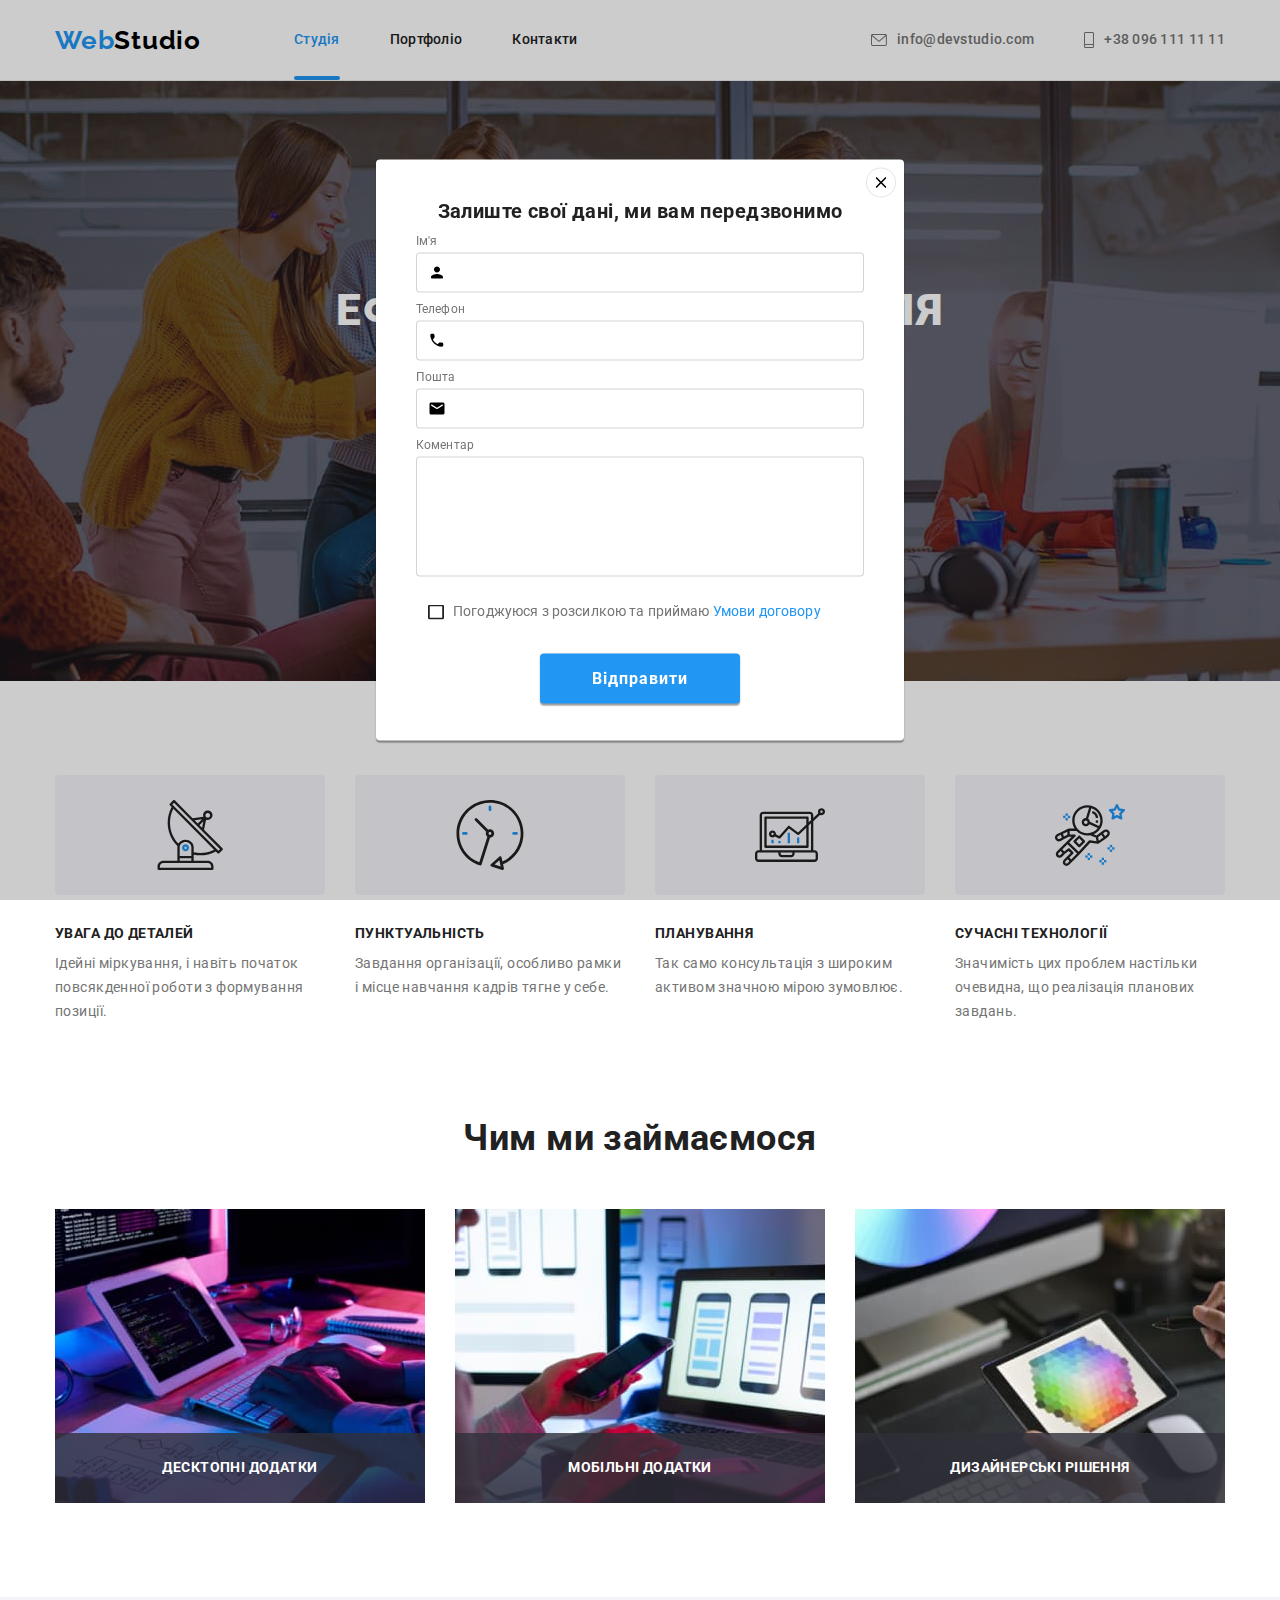
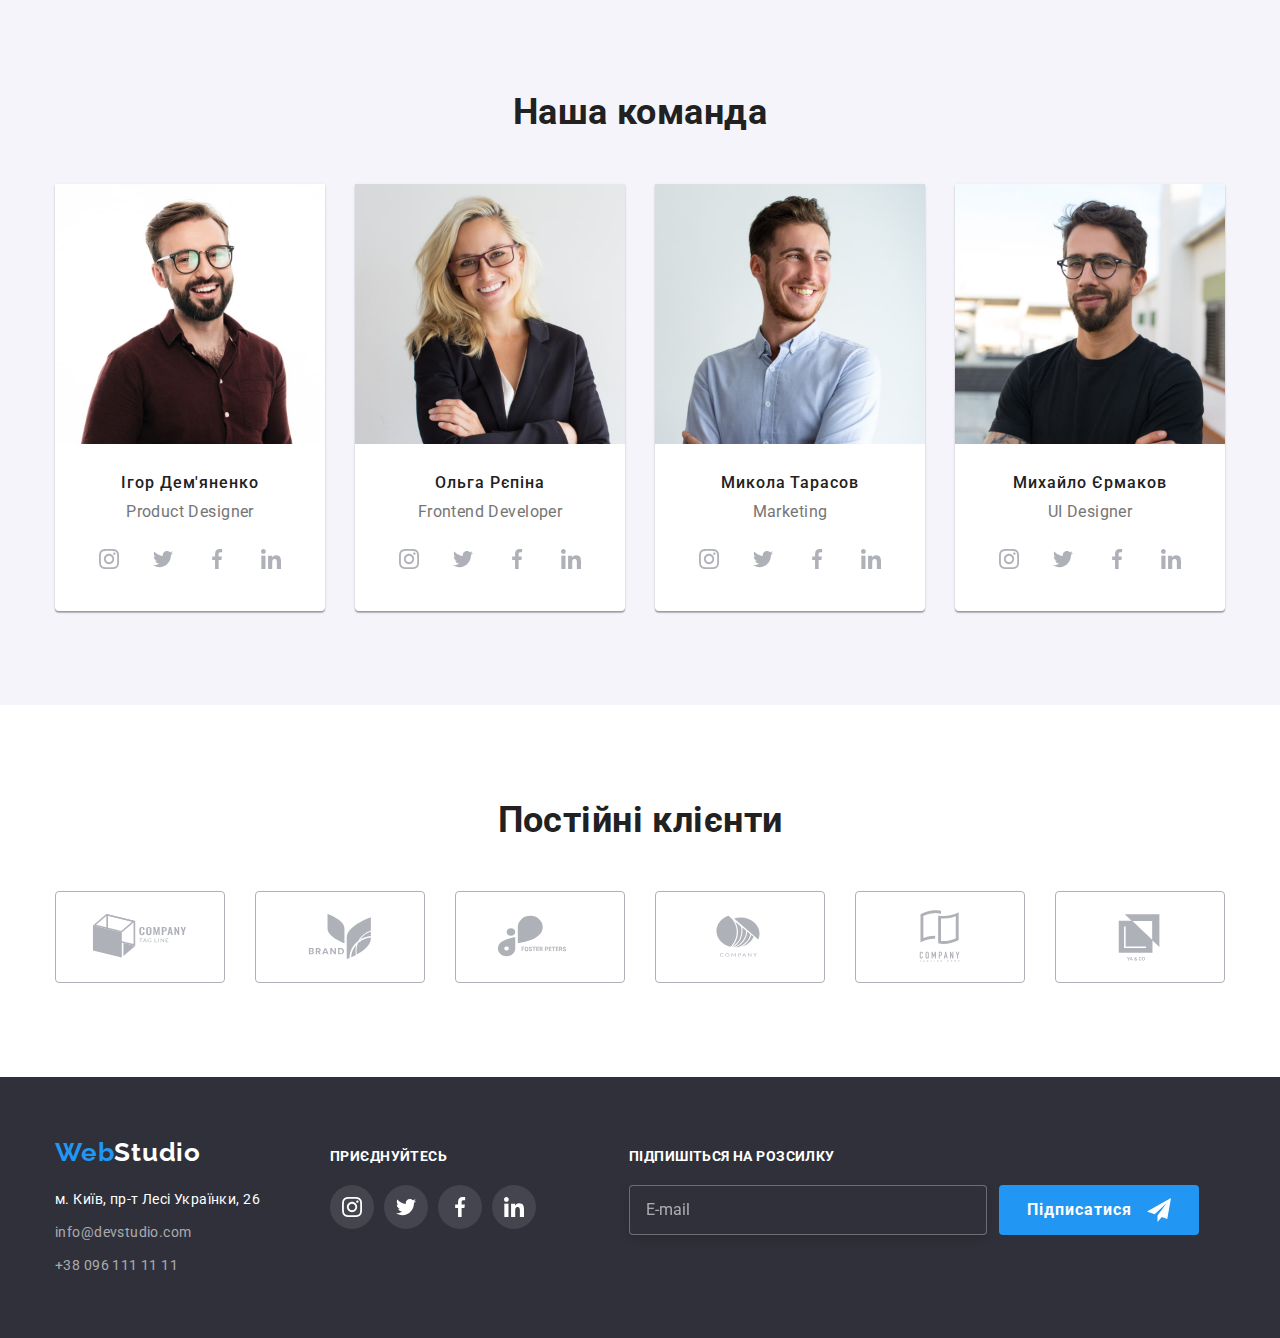
==== commit 34a8e203: "Виконує стилізацію форм" ====
--- a/index.html
+++ b/index.html
@@ -422,7 +422,7 @@
 
         <div class="container-footer-form">
           <p class="footer-form-call">Підпишіться на розсилку</p>
-          <form class="footer-form" action="">
+          <form class="footer-form">
             <input class="footer-form-input" type="email" placeholder="E-mail" />
             <button class="footer-form-btn" type="submit">
               Підписатися
@@ -435,8 +435,8 @@
       </div>
     </footer>
 
-    <!-- MODAL WINDOW -->
-    <div class="backdrop is-hidden" data-modal>
+    <!-- MODAL WINDOW is-hidden-->
+    <div class="backdrop" data-modal>
       <div class="modal">
         <button type="button" data-modal-close class="modal-close">
           <svg class="modal-icon" aria-label="Закрити вікно" width="11" height="11">
@@ -449,11 +449,11 @@
             <label class="form-label" for="user-name">Ім'я</label>
             <div class="container-input">
               <input class="form-input" type="text" name="name" id="user-name" autocomplete="on" />
-              <!-- <div class="container-icon"> -->
-              <svg class="form-icon" width="18" height="18">
-                <use href="./images/symbol-defs.svg#icon-user-name"></use>
-              </svg>
-              <!-- </div> -->
+              <div class="container-icon">
+                <svg class="form-icon" width="18" height="18">
+                  <use href="./images/symbol-defs.svg#icon-user-name"></use>
+                </svg>
+              </div>
             </div>
           </div>
           <div class="form-field" role="group">
@@ -484,7 +484,7 @@
               </div>
             </div>
           </div>
-          <div class="form-field" role="group">
+          <div class="form-field-textarea" role="group">
             <label class="form-label" for="user-comment">Коментар</label>
             <textarea
               class="textarea"
@@ -492,15 +492,23 @@
               id="user-comment"
               cols="30"
               rows="10"
+              placeholder="Comment text"
             ></textarea>
           </div>
-          <div class="form-field" role="group">
-            <label class="form-label" for="checkbox">
-              <input class="form-checkbox" type="checkbox" name="" id="checkbox" /> Погоджуюся з
-              розсилкою та приймаю
-              <a class="contract" href="">Умови договору</a>
+          <div class="form-field-checkbox" role="group">
+            <label class="form-label checkbox" for="checkbox">
+              <input
+                class="form-checkbox visually-hidden"
+                type="checkbox"
+                name="contract"
+                id="checkbox"
+              />
+              Погоджуюся з розсилкою та приймаю
+              <div class="icon-checkbox"></div>
+              <a class="contract" href=" ">Умови договору</a>
             </label>
           </div>
+          <button class="btn-senden" type="submit">Відправити</button>
         </form>
       </div>
     </div>
@@ -508,18 +516,3 @@
     <script src="./js/modal.js"></script>
   </body>
 </html>
-
-<!-- <form class="form">
-          <p class="call">Залиште свої дані, ми вам передзвонимо</p>
-          <div class="form-field" role="group">
-            <label class="form-label" for="name"
-              >Ім'я <input class="form-input" type="text" />Ім'я
-            </label>
-          </div>
-          <div class="form-field" role="group">
-            <label class="form-label" for="tel"> <input class="form-input" type="tel" /></label>
-          </div>
-          <div class="form-field" role="group">
-            <label class="form-label" for="mail"> <input class="form-input" type="email" /></label>
-          </div>
-        </form> -->
--- a/css/styles.css
+++ b/css/styles.css
@@ -7,7 +7,7 @@
   --background-gray: #f5f4fa;
   --footer-color: #2f303a;
   --address-color: rgba(255, 255, 255, 0.6);
-  --outline: 1px solid tomato;
+  --outline: 0px solid tomato;
   --logo-black-color: #000000;
   --hover-hero-btn-color: #188ce8;
   --social-icon-color: #afb1b8;
@@ -688,8 +688,11 @@
   display: flex;
   flex-direction: column;
 }
-.form-field:not(:last-child) {
+.form-field:not(:nth-child(5)) {
   margin-bottom: 10px;
+}
+.form-field-textarea {
+  margin-bottom: 20px;
 }
 
 .form-input {
@@ -699,8 +702,16 @@
   border-radius: 4px;
 
   padding-left: 42px;
-}
-
+
+  transition-property: border;
+  transition-duration: 250ms;
+  transition-timing-function: var(--cubic);
+}
+.textarea {
+  transition-property: border;
+  transition-duration: 250ms;
+  transition-timing-function: var(--cubic);
+}
 .form-input:focus,
 .textarea:focus {
   outline: none;
@@ -747,16 +758,93 @@
   top: 50%;
 
   transform: translate(-50%, -50%);
-}
-.form-input:focus-within svg {
+
+  transition-property: fill;
+  transition-duration: 250ms;
+  transition-timing-function: var(--cubic);
+}
+
+.form-input:focus-within + .container-icon svg {
   fill: var(--blue-color);
 }
-.form-input:focus-within .container-icon svg {
-  fill: var(--blue-color);
-}
-.form-input:focus + svg {
-  fill: var(--blue-color);
-}
+.form-field-checkbox {
+  position: relative;
+}
+
+.checkbox {
+  display: block;
+  align-items: center;
+  margin-left: 37px;
+}
+
+.icon-checkbox {
+  position: absolute;
+  left: 12px;
+  top: 5px;
+  width: 16px;
+  height: 15px;
+
+  background-image: url(../images/check.svg);
+
+  transition-property: border;
+  transition-duration: 250ms;
+  transition-timing-function: var(--cubic);
+}
+.form-checkbox:checked + .icon-checkbox {
+  left: 12px;
+  top: 5px;
+  width: 16px;
+  height: 15px;
+  background-image: url(../images/checked.svg);
+}
+.form-checkbox:focus + .icon-checkbox {
+  background-origin: border-box;
+  border: 2px solid var(--blue-color);
+  border-radius: 2px;
+}
+
+.checkbox,
+.contract {
+  margin-bottom: 30px;
+  font-size: 14px;
+  line-height: 1.71;
+
+  color: var(--text-color);
+}
+.contract {
+  color: var(--blue-color);
+}
+
+.btn-senden {
+  width: 200px;
+  height: 50px;
+  margin-left: auto;
+  margin-right: auto;
+  font-weight: 700;
+  font-size: 16px;
+  line-height: 1.88;
+
+  text-align: center;
+  letter-spacing: 0.06em;
+
+  color: var(--white-color);
+
+  background-color: var(--blue-color);
+  box-shadow: 0px 1px 3px rgba(0, 0, 0, 0.12), 0px 1px 1px rgba(0, 0, 0, 0.14),
+    0px 2px 1px rgba(0, 0, 0, 0.2);
+  border-radius: 4px;
+
+  transition-property: background box-shadow;
+  transition-duration: 250ms;
+  transition-timing-function: var(--cubic);
+}
+
+.btn-senden:hover,
+.btn-senden:focus {
+  background: var(--hover-hero-btn-color);
+  box-shadow: 0px 4px 4px rgba(0, 0, 0, 0.15);
+}
+
 /** =====================PORTFOLIO=========PORTFOLIO=========PORTFOLIO=================== */
 /** =======================================BUTTONS======================================= */
 .filter-btn {
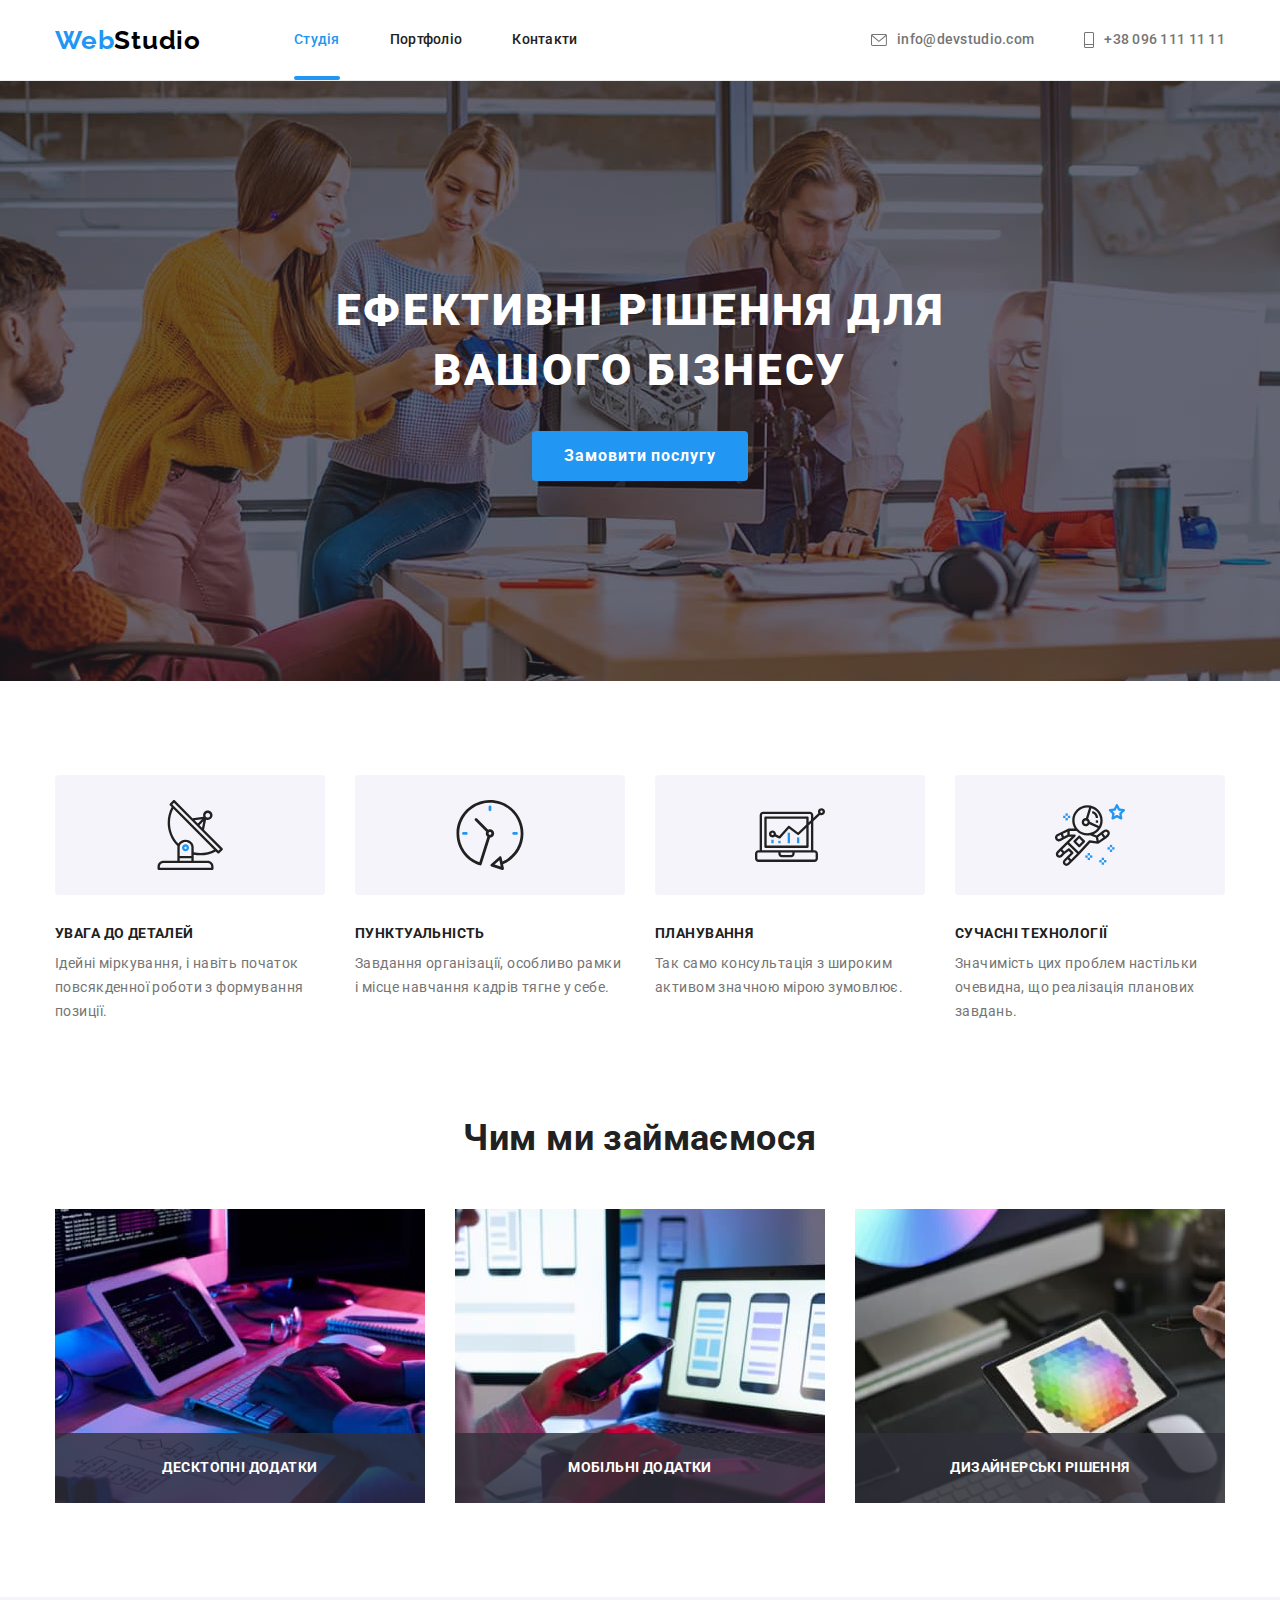
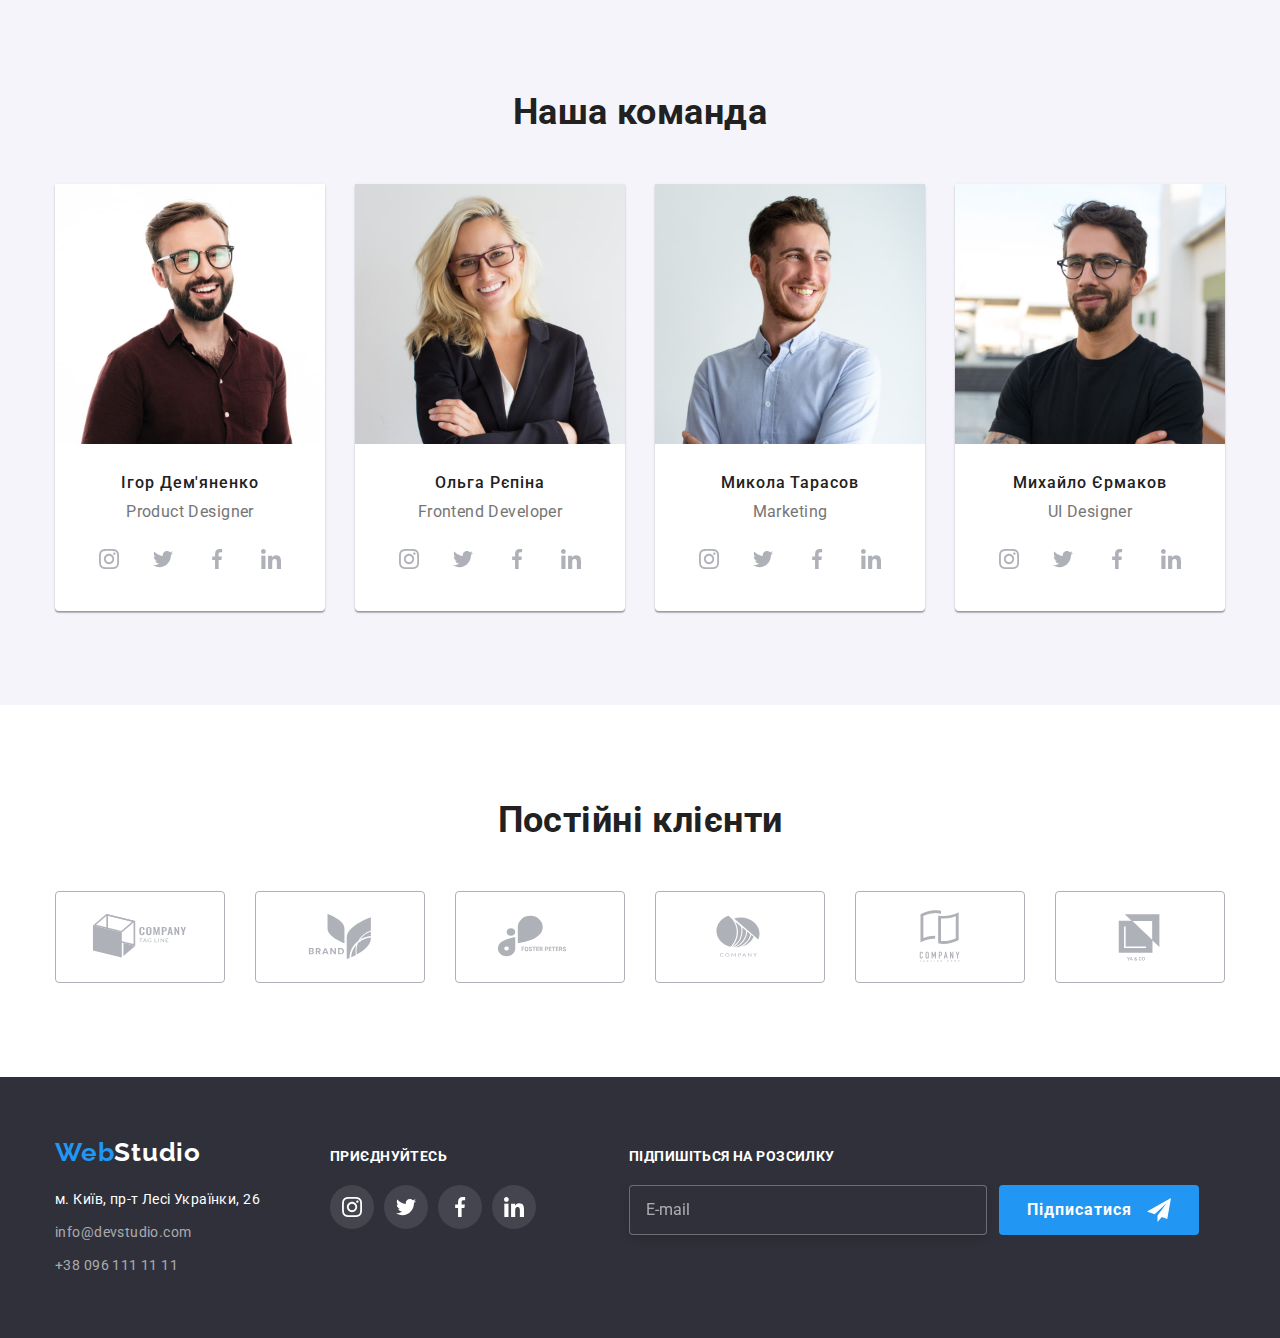
==== commit b3c5bfb2: "Update index.html" ====
--- a/index.html
+++ b/index.html
@@ -436,7 +436,7 @@
     </footer>
 
     <!-- MODAL WINDOW is-hidden-->
-    <div class="backdrop" data-modal>
+    <div class="backdrop is-hidden" data-modal>
       <div class="modal">
         <button type="button" data-modal-close class="modal-close">
           <svg class="modal-icon" aria-label="Закрити вікно" width="11" height="11">
--- a/css/styles.css
+++ b/css/styles.css
@@ -813,6 +813,7 @@
 }
 .contract {
   color: var(--blue-color);
+  text-decoration: underline;
 }
 
 .btn-senden {
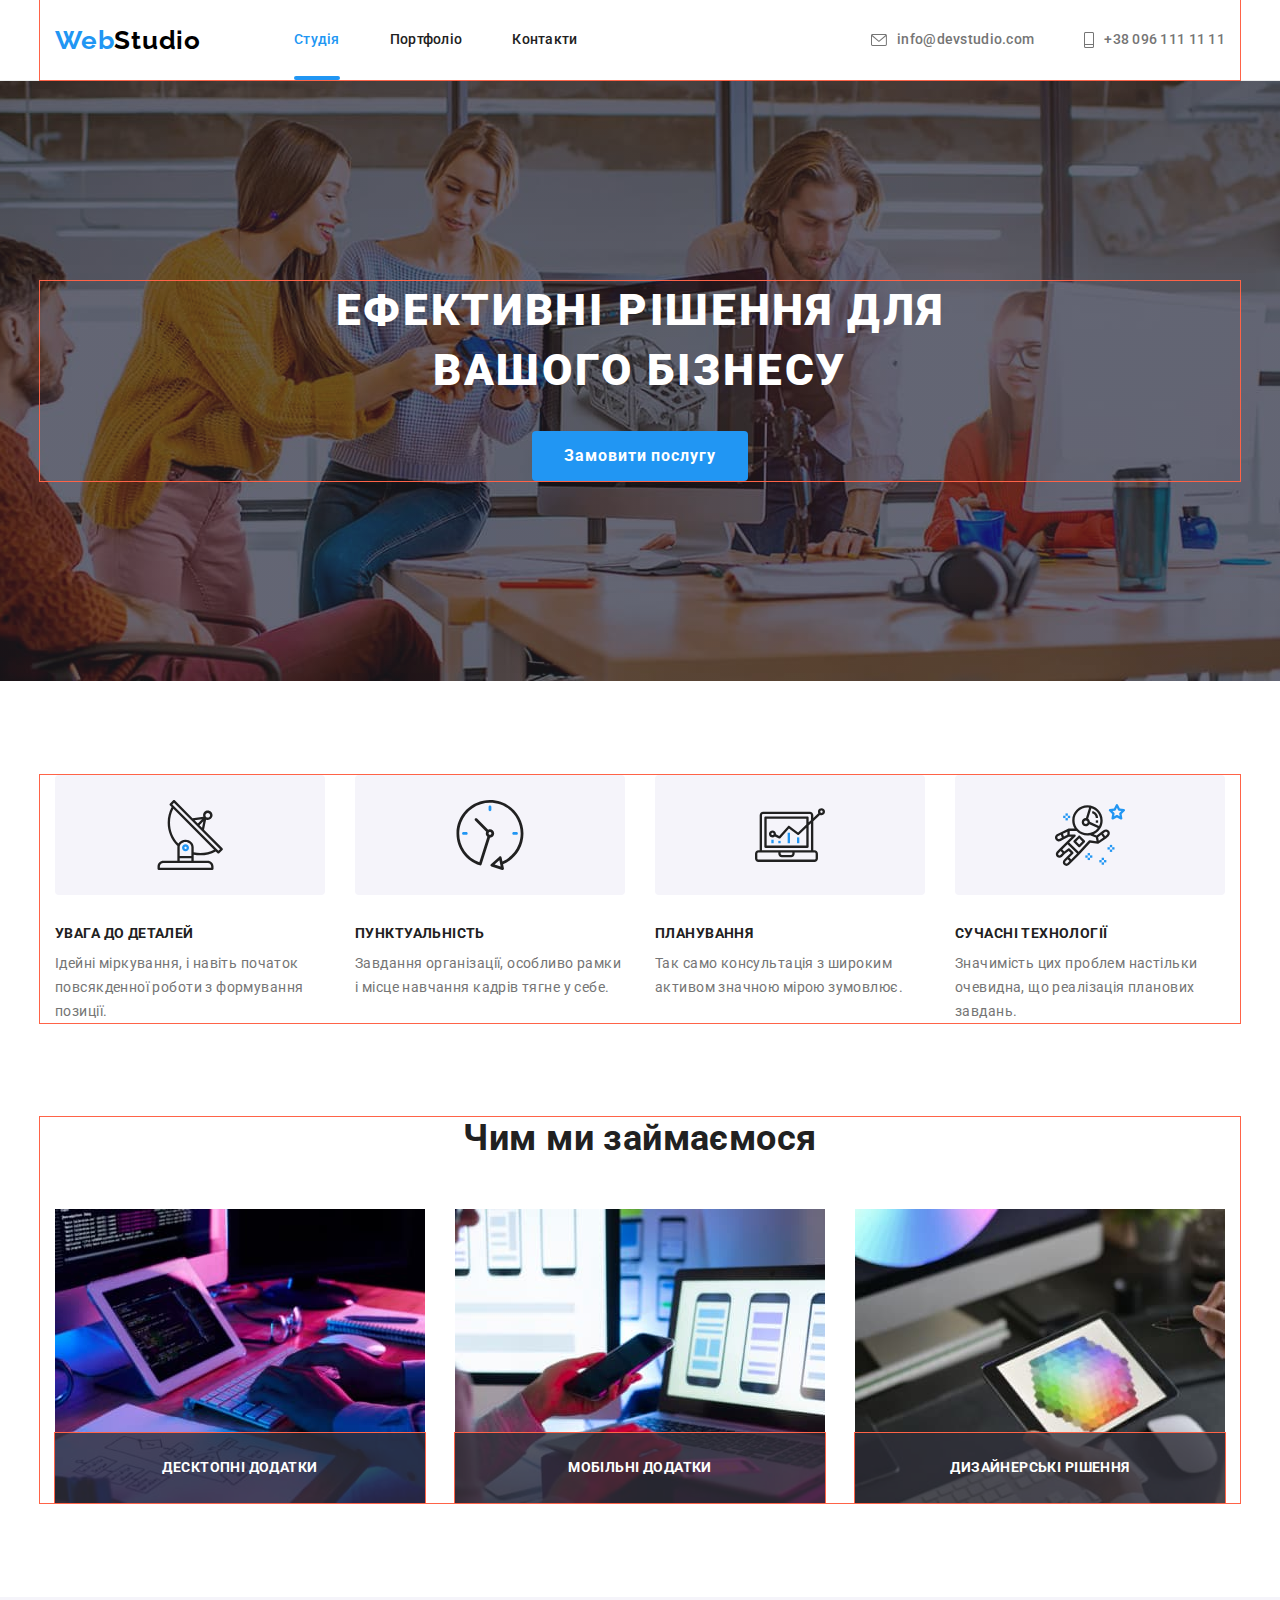
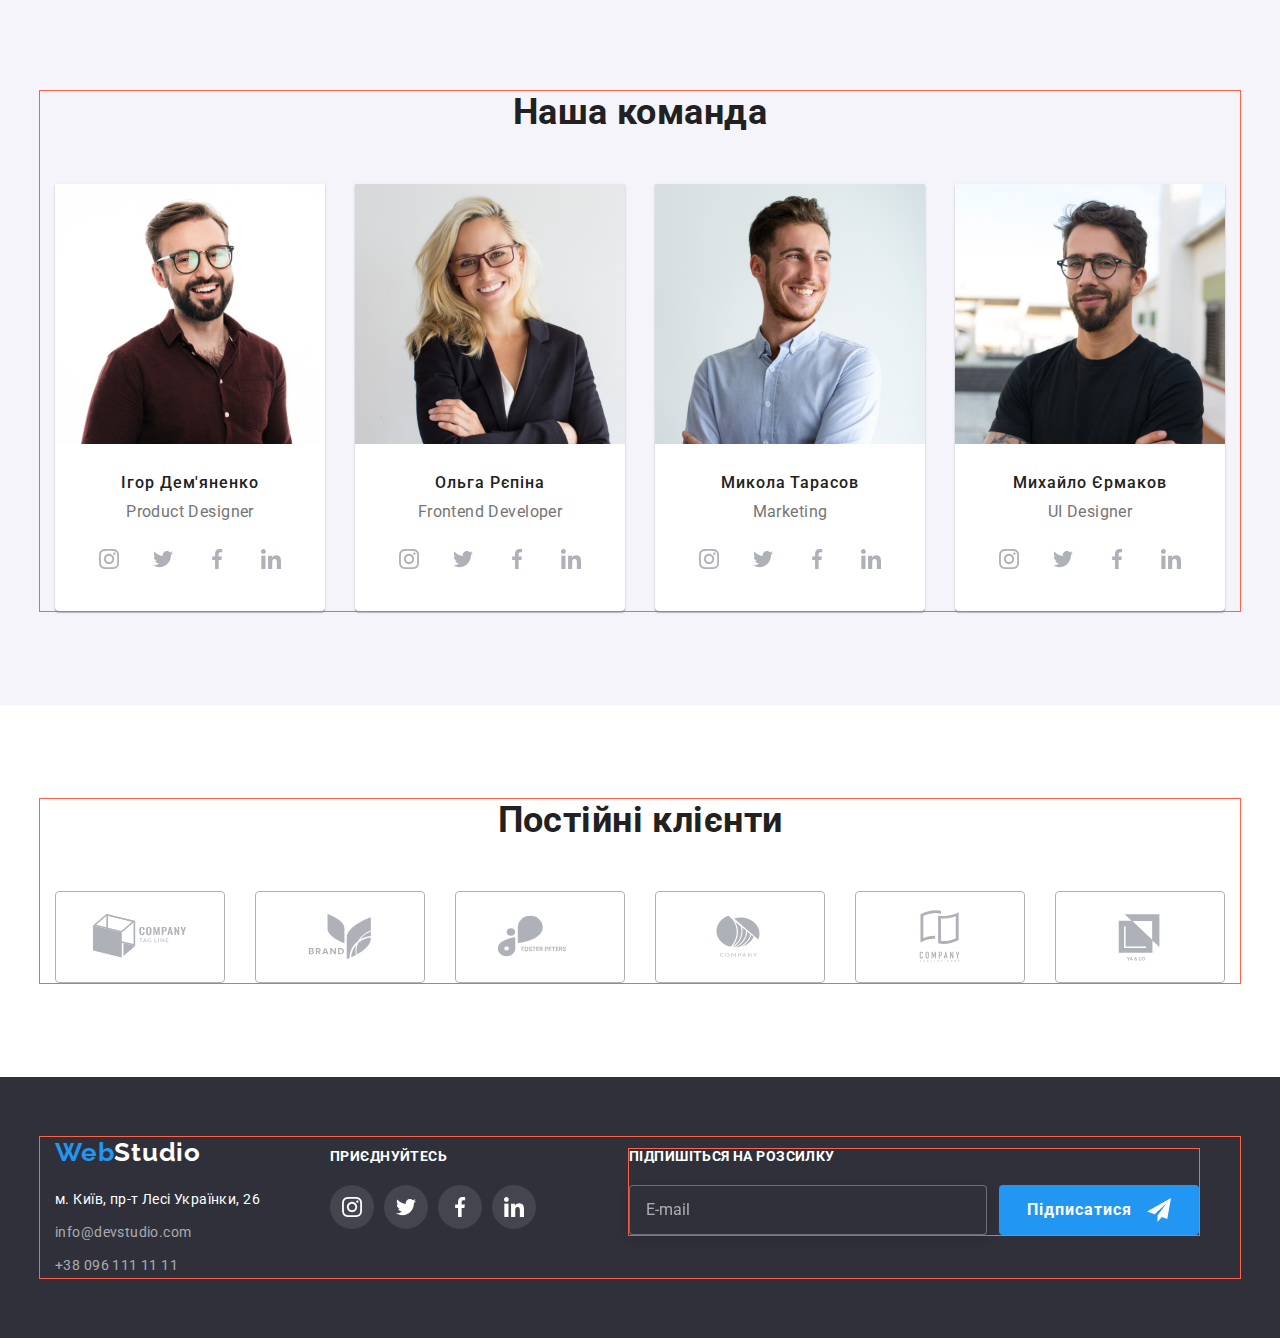
==== commit f7322d3c: "Редагує іконки в інпут" ====
--- a/index.html
+++ b/index.html
@@ -443,28 +443,25 @@
             <use href="./images/symbol-defs.svg#icon-cross"></use>
           </svg>
         </button>
+        <p class="call">Залиште свої дані, ми вам передзвонимо</p>
         <form class="form">
-          <p class="call">Залиште свої дані, ми вам передзвонимо</p>
           <div class="form-field" role="group">
             <label class="form-label" for="user-name">Ім'я</label>
             <div class="container-input">
               <input class="form-input" type="text" name="name" id="user-name" autocomplete="on" />
-              <div class="container-icon">
-                <svg class="form-icon" width="18" height="18">
-                  <use href="./images/symbol-defs.svg#icon-user-name"></use>
-                </svg>
-              </div>
+              <svg class="form-icon" width="18" height="18">
+                <use href="./images/symbol-defs.svg#icon-user-name"></use>
+              </svg>
             </div>
           </div>
           <div class="form-field" role="group">
             <label class="form-label" for="user-phone">Телефон</label>
             <div class="container-input">
               <input class="form-input" type="tel" name="tel" id="user-phone" autocomplete="on" />
-              <div class="container-icon">
-                <svg class="form-icon" width="18" height="18">
-                  <use href="./images/symbol-defs.svg#icon-user-phone"></use>
-                </svg>
-              </div>
+
+              <svg class="form-icon" width="18" height="18">
+                <use href="./images/symbol-defs.svg#icon-user-phone"></use>
+              </svg>
             </div>
           </div>
           <div class="form-field" role="group">
@@ -477,11 +474,10 @@
                 id="user-email"
                 autocomplete="on"
               />
-              <div class="container-icon">
-                <svg class="form-icon" width="18" height="18">
-                  <use href="./images/symbol-defs.svg#icon-user-email"></use>
-                </svg>
-              </div>
+
+              <svg class="form-icon" width="18" height="18">
+                <use href="./images/symbol-defs.svg#icon-user-email"></use>
+              </svg>
             </div>
           </div>
           <div class="form-field-textarea" role="group">
@@ -490,8 +486,6 @@
               class="textarea"
               name="comment"
               id="user-comment"
-              cols="30"
-              rows="10"
               placeholder="Comment text"
             ></textarea>
           </div>
--- a/css/styles.css
+++ b/css/styles.css
@@ -7,7 +7,7 @@
   --background-gray: #f5f4fa;
   --footer-color: #2f303a;
   --address-color: rgba(255, 255, 255, 0.6);
-  --outline: 0px solid tomato;
+  --outline: 1px solid tomato;
   --logo-black-color: #000000;
   --hover-hero-btn-color: #188ce8;
   --social-icon-color: #afb1b8;
@@ -714,7 +714,7 @@
 }
 .form-input:focus,
 .textarea:focus {
-  outline: none;
+  outline: transparent;
   border: 1px solid var(--blue-color);
 }
 
@@ -743,28 +743,19 @@
   position: relative;
 }
 
-.container-icon {
-  position: absolute;
-  outline: var(--outline);
-  top: 0;
-
-  width: 42px;
-  height: 40px;
-}
-
 .form-icon {
   position: absolute;
-  left: 50%;
+  left: 12px;
   top: 50%;
 
-  transform: translate(-50%, -50%);
+  transform: translateY(-50%);
 
   transition-property: fill;
   transition-duration: 250ms;
   transition-timing-function: var(--cubic);
 }
 
-.form-input:focus-within + .container-icon svg {
+.form-input:focus-within + .form-icon {
   fill: var(--blue-color);
 }
 .form-field-checkbox {
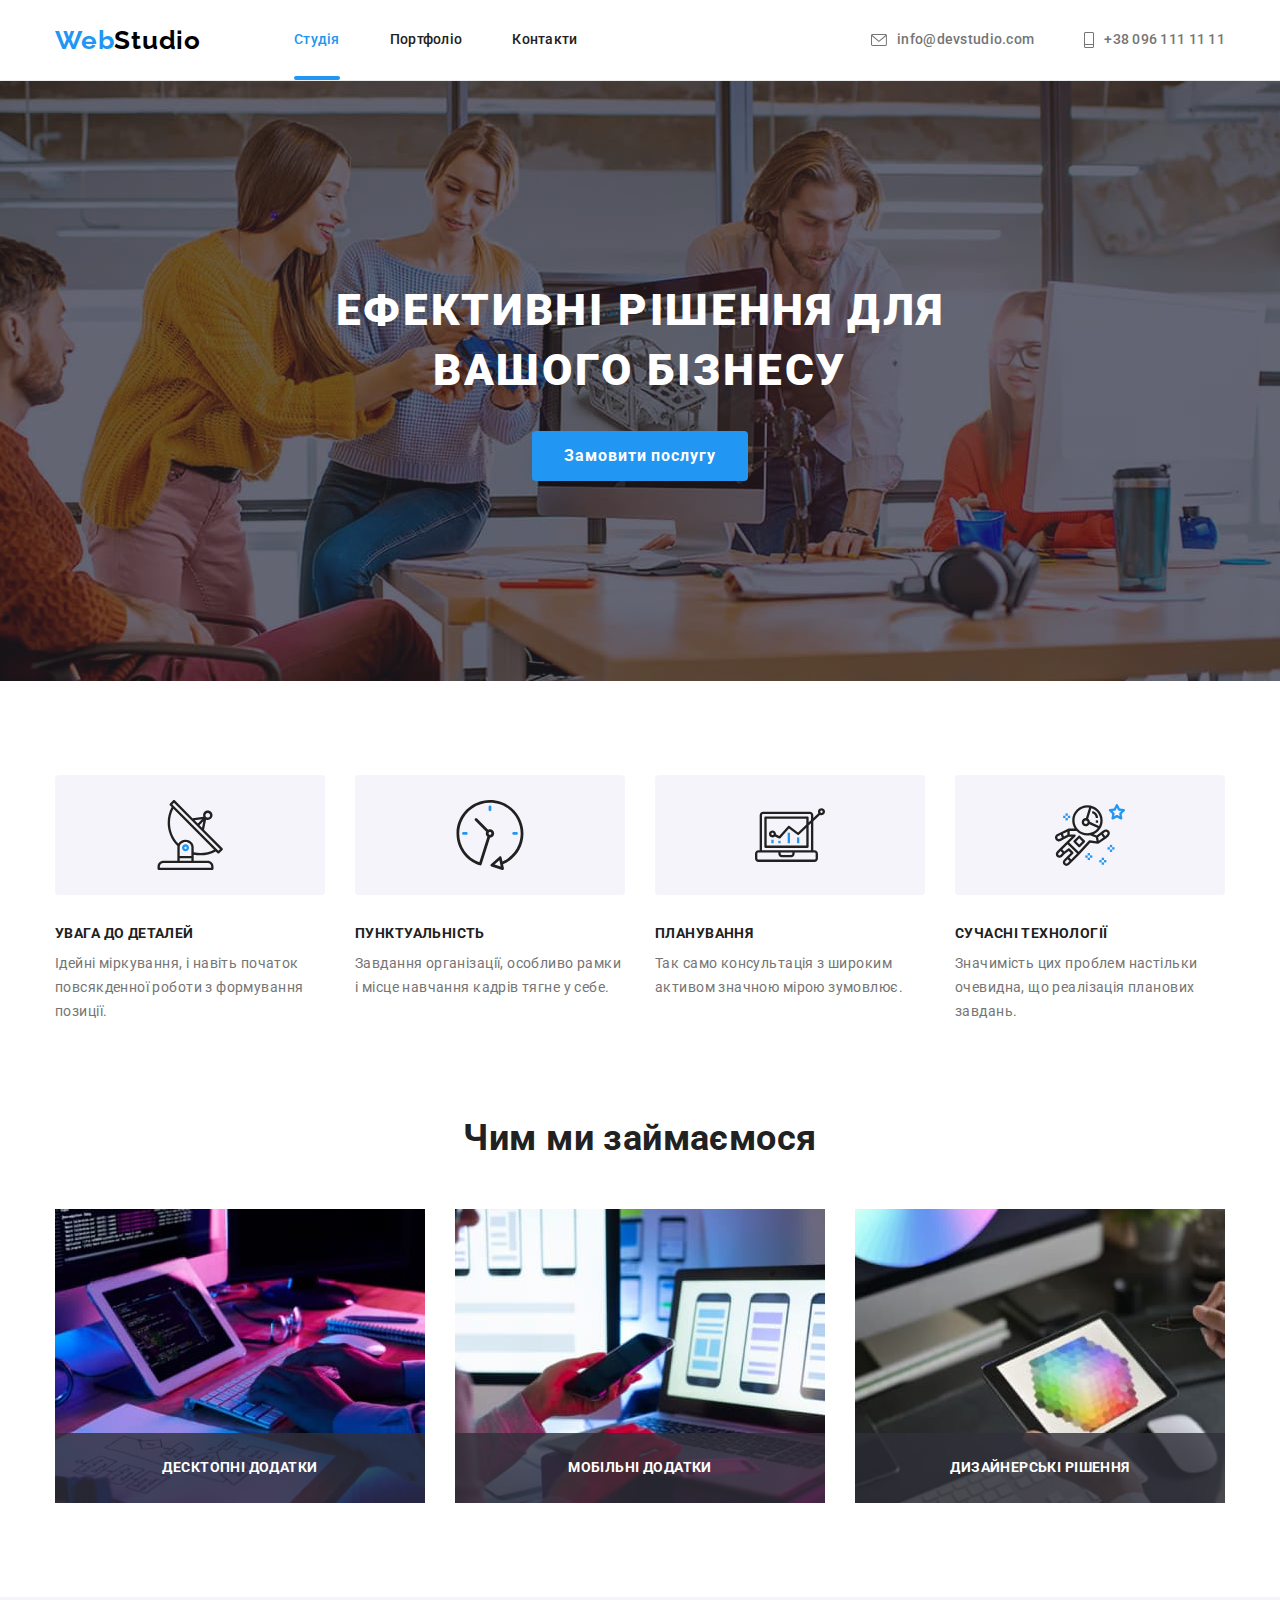
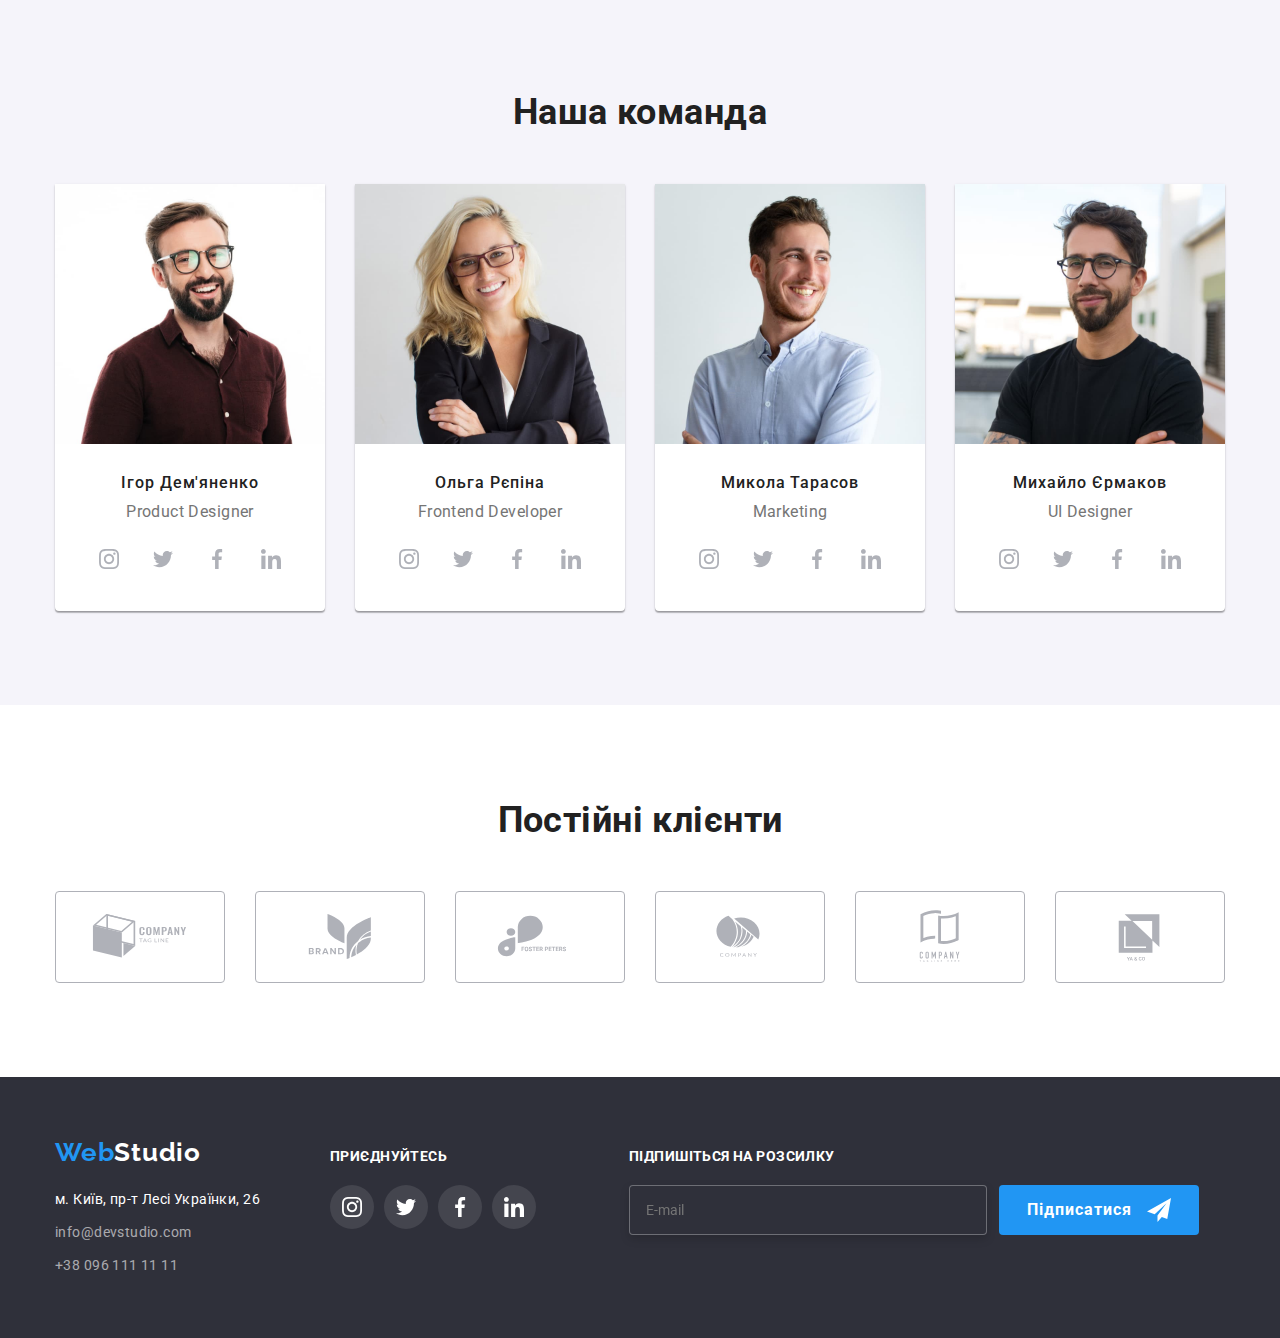
==== commit 709cc0c4: "Вностить поправки" ====
--- a/index.html
+++ b/index.html
@@ -423,7 +423,7 @@
         <div class="container-footer-form">
           <p class="footer-form-call">Підпишіться на розсилку</p>
           <form class="footer-form">
-            <input class="footer-form-input" type="email" placeholder="E-mail" />
+            <input class="footer-form-input" type="email" placeholder="E-mail" required />
             <button class="footer-form-btn" type="submit">
               Підписатися
               <svg class="footer-form-icon" width="24" height="24">
@@ -448,7 +448,14 @@
           <div class="form-field" role="group">
             <label class="form-label" for="user-name">Ім'я</label>
             <div class="container-input">
-              <input class="form-input" type="text" name="name" id="user-name" autocomplete="on" />
+              <input
+                class="form-input"
+                type="text"
+                name="name"
+                id="user-name"
+                autocomplete="on"
+                required
+              />
               <svg class="form-icon" width="18" height="18">
                 <use href="./images/symbol-defs.svg#icon-user-name"></use>
               </svg>
@@ -457,7 +464,14 @@
           <div class="form-field" role="group">
             <label class="form-label" for="user-phone">Телефон</label>
             <div class="container-input">
-              <input class="form-input" type="tel" name="tel" id="user-phone" autocomplete="on" />
+              <input
+                class="form-input"
+                type="tel"
+                name="tel"
+                id="user-phone"
+                autocomplete="on"
+                required
+              />
 
               <svg class="form-icon" width="18" height="18">
                 <use href="./images/symbol-defs.svg#icon-user-phone"></use>
@@ -473,6 +487,7 @@
                 name="mail"
                 id="user-email"
                 autocomplete="on"
+                required
               />
 
               <svg class="form-icon" width="18" height="18">
@@ -496,6 +511,7 @@
                 type="checkbox"
                 name="contract"
                 id="checkbox"
+                required
               />
               Погоджуюся з розсилкою та приймаю
               <div class="icon-checkbox"></div>
--- a/css/styles.css
+++ b/css/styles.css
@@ -7,7 +7,7 @@
   --background-gray: #f5f4fa;
   --footer-color: #2f303a;
   --address-color: rgba(255, 255, 255, 0.6);
-  --outline: 1px solid tomato;
+  --outline: 0px solid tomato;
   --logo-black-color: #000000;
   --hover-hero-btn-color: #188ce8;
   --social-icon-color: #afb1b8;
@@ -576,7 +576,7 @@
   background: var(--footer-color);
   color: var(--white-color);
 }
-::placeholder {
+.textarea::placeholder {
   font-size: 16px;
   line-height: 1.25;
   color: rgba(255, 255, 255, 0.6);
@@ -661,6 +661,15 @@
   background: var(--white-color);
   border: 1px solid rgba(0, 0, 0, 0.1);
   border-radius: 50%;
+
+  transition-property: border;
+  transition-duration: 250ms;
+  transition-timing-function: var(--cubic);
+}
+.modal-close:hover,
+.modal-close:focus {
+  border: 1px solid var(--blue-color);
+  fill: var(--blue-color);
 }
 
 .modal-icon {
@@ -671,6 +680,9 @@
 
   width: 11px;
   outline: var(--outline);
+  transition-property: fill;
+  transition-duration: 250ms;
+  transition-timing-function: var(--cubic);
 }
 
 /**========================================FORM======================================  */
@@ -707,11 +719,7 @@
   transition-duration: 250ms;
   transition-timing-function: var(--cubic);
 }
-.textarea {
-  transition-property: border;
-  transition-duration: 250ms;
-  transition-timing-function: var(--cubic);
-}
+
 .form-input:focus,
 .textarea:focus {
   outline: transparent;
@@ -732,12 +740,16 @@
 
 .textarea {
   resize: none;
-
-  width: 448px;
+  padding: 12px 16px;
+  width: 100%;
   height: 120px;
 
   border: 1px solid rgba(33, 33, 33, 0.2);
   border-radius: 4px;
+
+  transition-property: border;
+  transition-duration: 250ms;
+  transition-timing-function: var(--cubic);
 }
 .container-input {
   position: relative;
@@ -760,12 +772,13 @@
 }
 .form-field-checkbox {
   position: relative;
+  margin-bottom: 30px;
 }
 
 .checkbox {
-  display: block;
-  align-items: center;
-  margin-left: 37px;
+  display: flex;
+  justify-content: center;
+  gap: 8px;
 }
 
 .icon-checkbox {
@@ -796,7 +809,6 @@
 
 .checkbox,
 .contract {
-  margin-bottom: 30px;
   font-size: 14px;
   line-height: 1.71;
 
